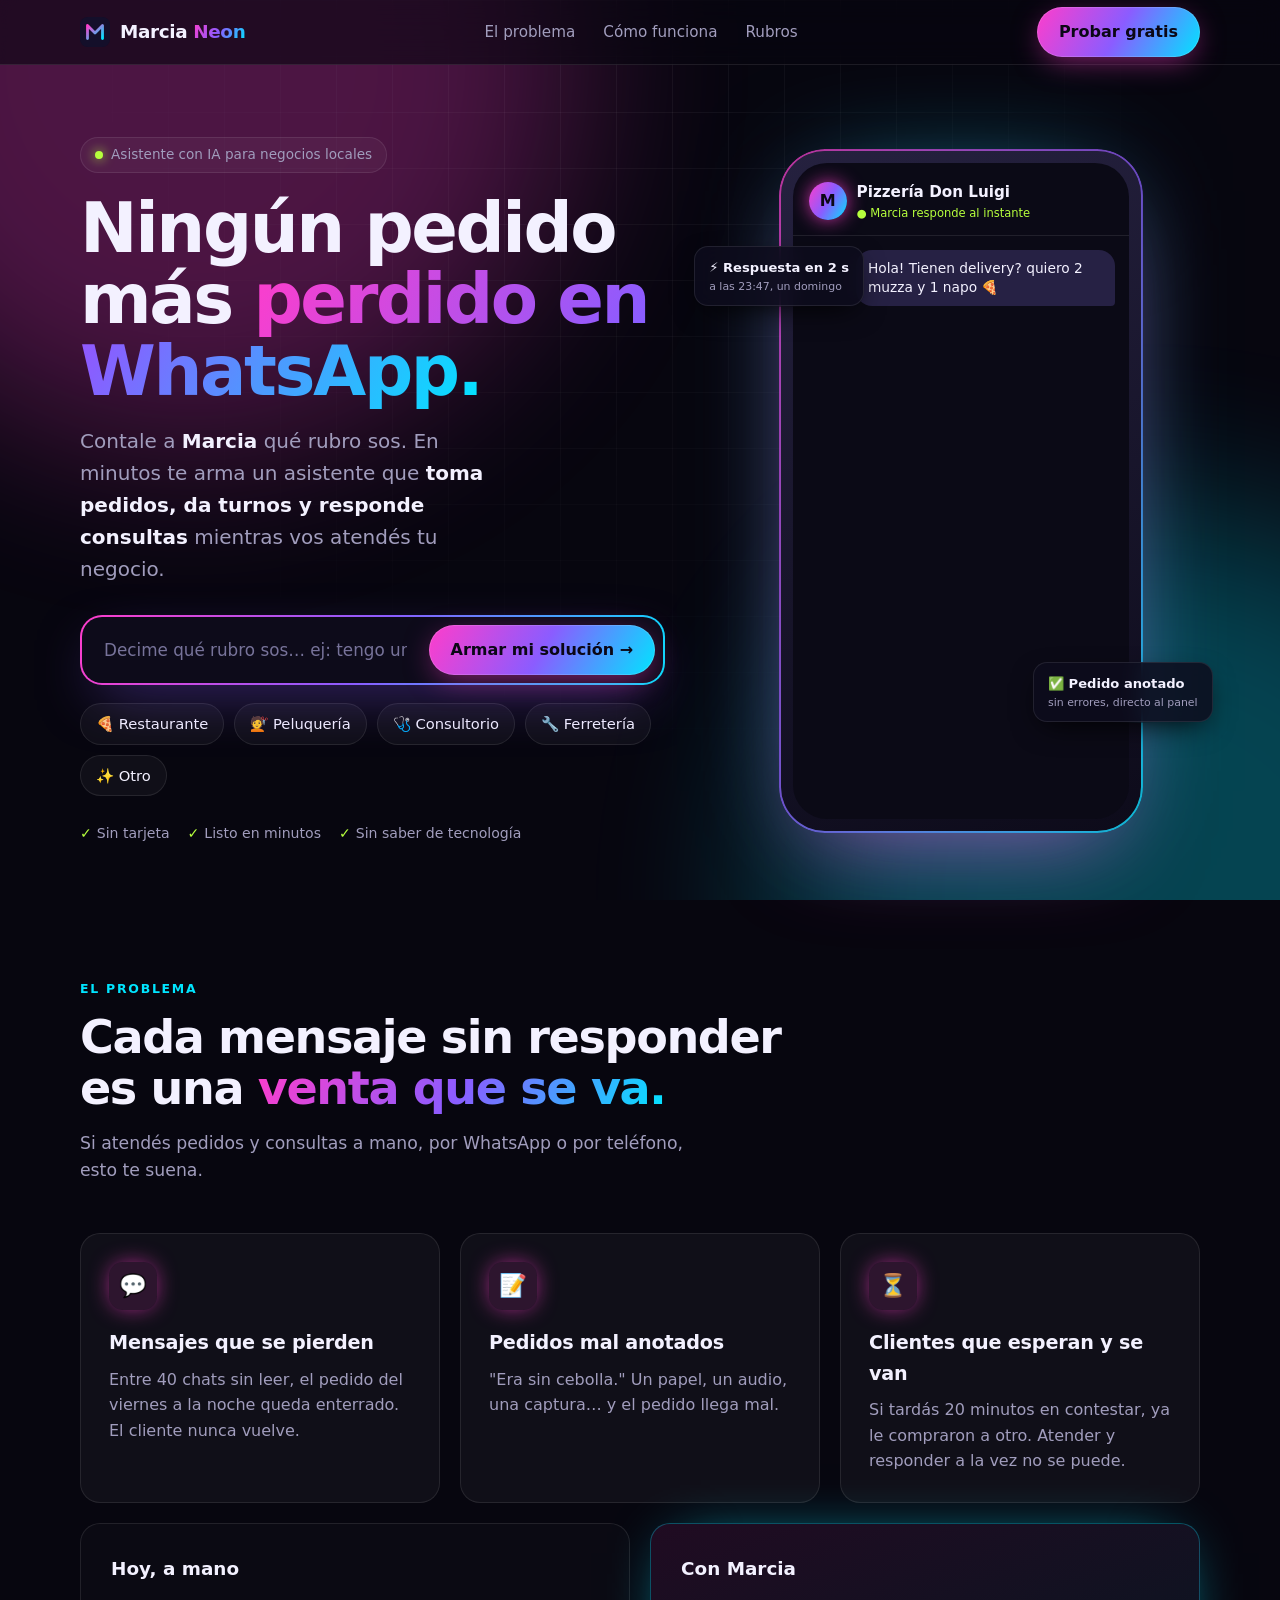
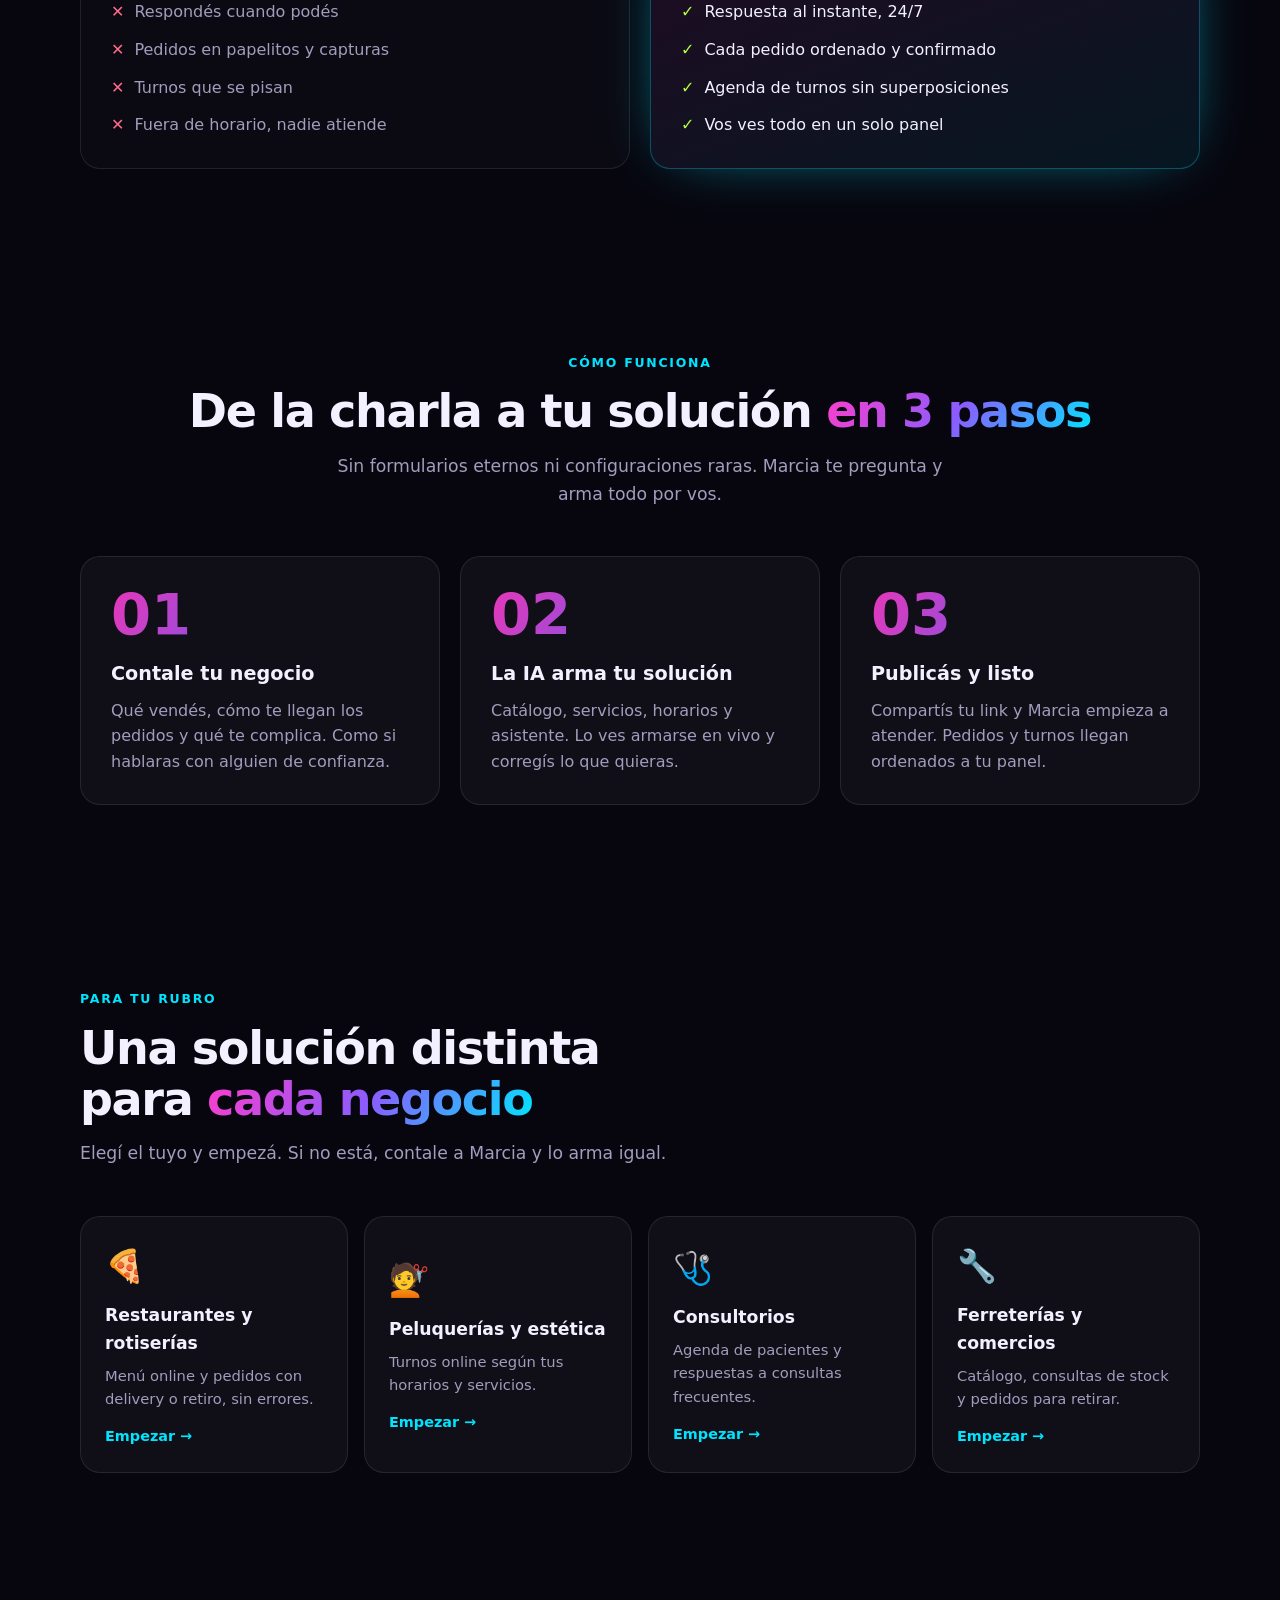
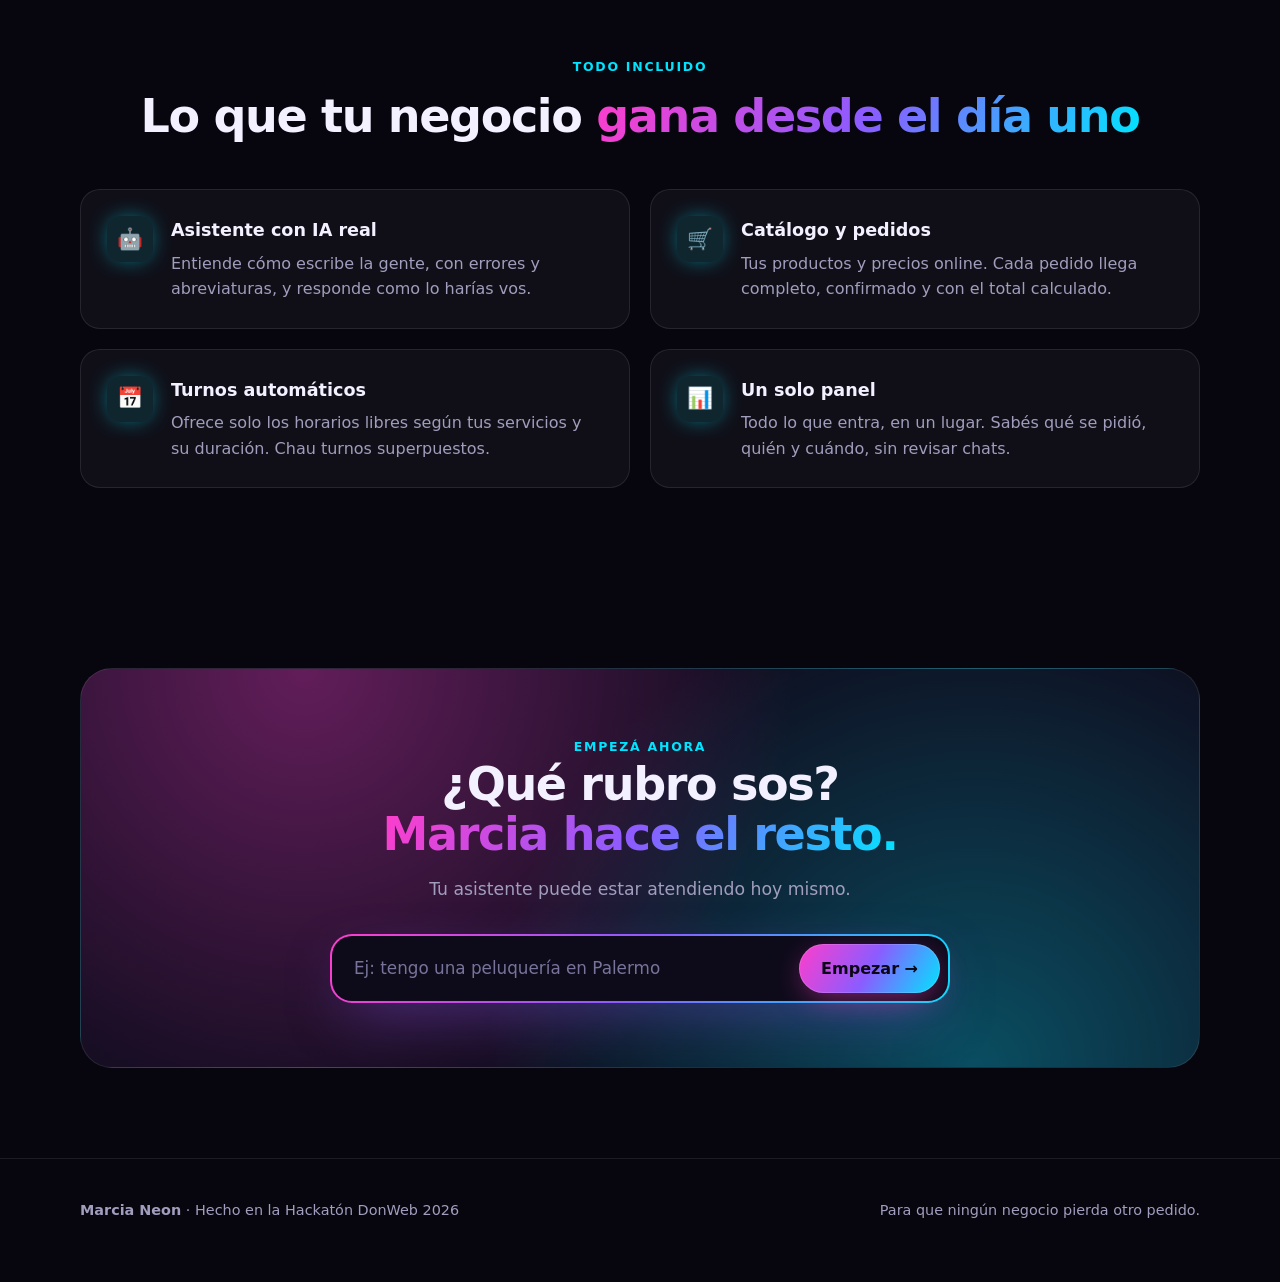
==== app/static/index.html @ ee83eb43 "feat: landing neon, backend mínimo y deploy con Caddy - Landing estática (~23 KB) con chat animado d" ====
<!doctype html>
<html lang="es">
<head>
<meta charset="utf-8">
<meta name="viewport" content="width=device-width, initial-scale=1, viewport-fit=cover">
<title>Marcia Neon · No pierdas más pedidos</title>
<meta name="description" content="Marcia arma en minutos el asistente con IA de tu negocio: toma pedidos, da turnos y responde consultas 24/7. Decile qué rubro sos y listo.">
<meta name="theme-color" content="#07060f">
<link rel="icon" href="data:image/svg+xml,%3Csvg xmlns='http://www.w3.org/2000/svg' viewBox='0 0 64 64'%3E%3Cdefs%3E%3ClinearGradient id='g' x1='0' y1='0' x2='1' y2='1'%3E%3Cstop offset='0' stop-color='%23ff3dcb'/%3E%3Cstop offset='1' stop-color='%2300e5ff'/%3E%3C/linearGradient%3E%3C/defs%3E%3Crect width='64' height='64' rx='16' fill='%2307060f'/%3E%3Cpath d='M16 46V18l16 16 16-16v28' fill='none' stroke='url(%23g)' stroke-width='6' stroke-linecap='round' stroke-linejoin='round'/%3E%3C/svg%3E">
<style>
:root{
  --bg:#07060f;--bg2:#0e0c1d;--card:rgba(255,255,255,.04);--line:rgba(255,255,255,.09);
  --text:#f3f1ff;--muted:#a19dbd;--pink:#ff3dcb;--cyan:#00e5ff;--violet:#8b5cff;--lime:#b6ff3d;
  --grad:linear-gradient(120deg,var(--pink),var(--violet) 50%,var(--cyan));
  --r:20px;--max:1160px;
}
*{box-sizing:border-box}
html{scroll-behavior:smooth;color-scheme:dark}
body{margin:0;background:var(--bg);color:var(--text);font:16px/1.6 ui-sans-serif,system-ui,-apple-system,"Segoe UI",Roboto,"Helvetica Neue",Arial,sans-serif;-webkit-font-smoothing:antialiased;overflow-x:hidden}
a{color:inherit;text-decoration:none}
.wrap{max-width:var(--max);margin:0 auto;padding-inline:20px}
.grad{background:var(--grad);-webkit-background-clip:text;background-clip:text;color:transparent}

/* fondo */
.bgfx{position:fixed;inset:0;z-index:-1;pointer-events:none;overflow:hidden}
.bgfx::before,.bgfx::after{content:"";position:absolute;width:60vmax;height:60vmax;border-radius:50%;filter:blur(90px);opacity:.28}
.bgfx::before{background:var(--pink);top:-25vmax;left:-15vmax;animation:float 18s ease-in-out infinite}
.bgfx::after{background:var(--cyan);bottom:-30vmax;right:-20vmax;animation:float 22s ease-in-out infinite reverse}
.grid-lines{position:absolute;inset:0;background-image:linear-gradient(var(--line) 1px,transparent 1px),linear-gradient(90deg,var(--line) 1px,transparent 1px);background-size:56px 56px;mask-image:radial-gradient(ellipse at 50% 0%,#000 10%,transparent 65%);opacity:.5}
@keyframes float{50%{transform:translate(6vmax,4vmax) scale(1.08)}}

/* nav */
nav{position:sticky;top:0;z-index:20;backdrop-filter:blur(14px);-webkit-backdrop-filter:blur(14px);background:rgba(7,6,15,.6);border-bottom:1px solid var(--line);padding-top:env(safe-area-inset-top,0px)}
nav .wrap{display:flex;align-items:center;justify-content:space-between;height:64px}
.logo{display:flex;align-items:center;gap:10px;font-weight:800;letter-spacing:-.02em;font-size:1.15rem}
.logo svg{width:30px;height:30px}
.logo b{font-weight:800}
nav .links{display:flex;gap:28px;color:var(--muted);font-size:.95rem}
nav .links a:hover{color:var(--text)}
.btn{display:inline-flex;align-items:center;justify-content:center;gap:8px;border:0;border-radius:999px;padding:12px 22px;font:inherit;font-weight:700;cursor:pointer;transition:transform .15s,box-shadow .2s}
.btn-neon{background:var(--grad);color:#0b0716;box-shadow:0 0 0 1px rgba(255,255,255,.15) inset,0 8px 30px -6px rgba(255,61,203,.55)}
.btn-neon:hover{transform:translateY(-2px);box-shadow:0 0 0 1px rgba(255,255,255,.25) inset,0 12px 40px -6px rgba(0,229,255,.6)}
.btn-ghost{background:var(--card);color:var(--text);border:1px solid var(--line)}
.btn-ghost:hover{border-color:rgba(255,255,255,.25)}

/* hero */
.hero{padding-block:72px 40px}
.hero .wrap{display:grid;grid-template-columns:1.1fr .9fr;gap:56px;align-items:center}
.pill{display:inline-flex;align-items:center;gap:8px;padding:6px 14px;border-radius:999px;border:1px solid var(--line);background:var(--card);color:var(--muted);font-size:.85rem}
.pill i{width:8px;height:8px;border-radius:50%;background:var(--lime);box-shadow:0 0 12px var(--lime);animation:pulse 2s infinite}
@keyframes pulse{50%{opacity:.35}}
h1{font-size:clamp(2.4rem,5.4vw,4.3rem);line-height:1.04;letter-spacing:-.035em;margin:20px 0 18px;font-weight:850}
.lead{font-size:clamp(1.05rem,1.6vw,1.25rem);color:var(--muted);max-width:34ch;margin:0 0 30px}
.lead strong{color:var(--text)}

.ask{position:relative;border-radius:22px;padding:2px;background:var(--grad);box-shadow:0 20px 60px -20px rgba(139,92,255,.6)}
.ask form{display:flex;gap:8px;background:#0d0b1a;border-radius:20px;padding:8px}
.ask input{flex:1;min-width:0;background:transparent;border:0;outline:0;color:var(--text);font:inherit;font-size:1.05rem;padding:10px 14px}
.ask input::placeholder{color:#77739a}
.chips{display:flex;flex-wrap:wrap;gap:10px;margin-top:18px}
.chip{border:1px solid var(--line);background:var(--card);color:var(--text);border-radius:999px;padding:8px 15px;font:inherit;font-size:.92rem;cursor:pointer;transition:all .15s}
.chip:hover{border-color:var(--cyan);box-shadow:0 0 18px -4px var(--cyan);transform:translateY(-1px)}
.trust{margin-top:26px;color:var(--muted);font-size:.88rem;display:flex;gap:18px;flex-wrap:wrap}
.trust span::before{content:"✓ ";color:var(--lime);font-weight:800}

/* teléfono */
.phone{position:relative;justify-self:center;width:min(360px,100%);aspect-ratio:9/17;border-radius:44px;padding:12px;background:linear-gradient(160deg,#25213f,#0d0b1a);box-shadow:0 0 0 1px var(--line),0 40px 90px -30px rgba(255,61,203,.5),0 0 120px -40px rgba(0,229,255,.6)}
.phone::after{content:"";position:absolute;inset:-2px;border-radius:46px;padding:2px;background:var(--grad);-webkit-mask:linear-gradient(#000 0 0) content-box,linear-gradient(#000 0 0);-webkit-mask-composite:xor;mask-composite:exclude;opacity:.7;pointer-events:none}
.screen{height:100%;border-radius:34px;background:#0b0a16;overflow:hidden;display:flex;flex-direction:column}
.chat-head{display:flex;align-items:center;gap:10px;padding:16px 16px 12px;border-bottom:1px solid var(--line)}
.ava{width:38px;height:38px;border-radius:50%;background:var(--grad);display:grid;place-items:center;font-weight:900;color:#0b0716;box-shadow:0 0 20px -2px var(--pink)}
.chat-head small{display:block;color:var(--lime);font-size:.72rem}
.chat-head b{font-size:.95rem}
.msgs{flex:1;padding:14px;display:flex;flex-direction:column;gap:10px;overflow:hidden;font-size:.86rem;line-height:1.4}
.m{max-width:84%;padding:9px 12px;border-radius:16px;opacity:0;transform:translateY(8px);transition:all .35s ease}
.m.show{opacity:1;transform:none}
.m.c{align-self:flex-end;background:#262144;border-bottom-right-radius:4px}
.m.a{align-self:flex-start;background:linear-gradient(135deg,rgba(255,61,203,.18),rgba(0,229,255,.14));border:1px solid rgba(255,255,255,.08);border-bottom-left-radius:4px}
.order{align-self:stretch;max-width:none;background:#121026;border:1px solid rgba(182,255,61,.35);border-radius:14px;padding:12px;box-shadow:0 0 24px -8px var(--lime)}
.order .t{display:flex;justify-content:space-between;font-weight:800;margin-bottom:6px}
.order .t em{font-style:normal;color:var(--lime);font-size:.78rem}
.order .row{display:flex;justify-content:space-between;color:var(--muted)}
.order .tot{display:flex;justify-content:space-between;border-top:1px dashed var(--line);margin-top:6px;padding-top:6px;font-weight:800}
.typing{display:inline-flex;gap:4px}
.typing i{width:6px;height:6px;border-radius:50%;background:var(--muted);animation:dot 1s infinite}
.typing i:nth-child(2){animation-delay:.15s}.typing i:nth-child(3){animation-delay:.3s}
@keyframes dot{50%{transform:translateY(-4px);opacity:.4}}
.float-tag{position:absolute;padding:10px 14px;border-radius:14px;background:rgba(14,12,29,.85);backdrop-filter:blur(10px);border:1px solid var(--line);font-size:.82rem;font-weight:700;box-shadow:0 10px 30px -10px #000;animation:bob 5s ease-in-out infinite}
.float-tag small{display:block;color:var(--muted);font-weight:500}
.ft1{top:14%;left:-24%}.ft2{bottom:16%;right:-20%;animation-delay:-2.5s}
@keyframes bob{50%{transform:translateY(-10px)}}

/* secciones */
section{padding-block:90px}
.kicker{color:var(--cyan);font-weight:700;letter-spacing:.14em;text-transform:uppercase;font-size:.78rem}
h2{font-size:clamp(1.9rem,3.6vw,3rem);line-height:1.1;letter-spacing:-.03em;margin:12px 0 16px;font-weight:820}
.sub{color:var(--muted);max-width:56ch;font-size:1.08rem;margin:0}
.head{margin-bottom:48px}
.center{text-align:center}.center .sub{margin-inline:auto}

.cards{display:grid;grid-template-columns:repeat(3,1fr);gap:20px}
.card{position:relative;padding:28px;border-radius:var(--r);background:var(--card);border:1px solid var(--line);transition:transform .2s,border-color .2s}
.card:hover{transform:translateY(-4px);border-color:rgba(255,255,255,.2)}
.card .ic{width:48px;height:48px;border-radius:14px;display:grid;place-items:center;font-size:1.4rem;margin-bottom:18px}
.card h3{margin:0 0 8px;font-size:1.2rem;letter-spacing:-.01em}
.card p{margin:0;color:var(--muted)}
.pain .ic{background:rgba(255,61,203,.12);box-shadow:0 0 24px -6px var(--pink)}

/* antes / después */
.vs{display:grid;grid-template-columns:1fr 1fr;gap:20px;margin-top:20px}
.vs > div{padding:30px;border-radius:var(--r);border:1px solid var(--line)}
.before{background:rgba(255,255,255,.02)}
.after{background:linear-gradient(160deg,rgba(255,61,203,.1),rgba(0,229,255,.08));border-color:rgba(0,229,255,.3)!important;box-shadow:0 0 60px -30px var(--cyan)}
.vs h3{margin:0 0 16px;font-size:1.15rem}
.vs ul{list-style:none;margin:0;padding:0;display:grid;gap:12px}
.vs li{display:flex;gap:10px;color:var(--muted)}
.before li::before{content:"✕";color:#ff6b8b;font-weight:900}
.after li{color:var(--text)}
.after li::before{content:"✓";color:var(--lime);font-weight:900}

/* pasos */
.steps{display:grid;grid-template-columns:repeat(3,1fr);gap:20px;counter-reset:s}
.step{padding:30px;border-radius:var(--r);background:var(--card);border:1px solid var(--line);position:relative;overflow:hidden}
.step::before{counter-increment:s;content:"0" counter(s);font-size:3.6rem;font-weight:900;line-height:1;background:var(--grad);-webkit-background-clip:text;background-clip:text;color:transparent;opacity:.9;display:block;margin-bottom:14px}
.step h3{margin:0 0 8px;font-size:1.2rem}
.step p{margin:0;color:var(--muted)}

/* rubros */
.rubros{display:grid;grid-template-columns:repeat(4,1fr);gap:16px}
.rubro{text-align:left;padding:24px;border-radius:var(--r);background:var(--card);border:1px solid var(--line);color:var(--text);font:inherit;cursor:pointer;transition:all .2s}
.rubro:hover{border-color:var(--pink);box-shadow:0 0 40px -16px var(--pink);transform:translateY(-4px)}
.rubro .e{font-size:2rem}
.rubro h3{margin:10px 0 6px;font-size:1.08rem}
.rubro p{margin:0;color:var(--muted);font-size:.92rem}
.rubro .go{display:inline-block;margin-top:14px;color:var(--cyan);font-weight:700;font-size:.9rem}

/* features */
.feats{display:grid;grid-template-columns:repeat(2,1fr);gap:20px}
.feat{display:flex;gap:18px;padding:26px;border-radius:var(--r);background:var(--card);border:1px solid var(--line)}
.feat .ic{flex:none;width:46px;height:46px;border-radius:14px;display:grid;place-items:center;background:rgba(0,229,255,.1);box-shadow:0 0 24px -8px var(--cyan);font-size:1.3rem}
.feat h3{margin:0 0 6px;font-size:1.1rem}
.feat p{margin:0;color:var(--muted)}

/* cta */
.cta{position:relative;padding:64px 40px;border-radius:32px;text-align:center;overflow:hidden;background:radial-gradient(circle at 20% 0%,rgba(255,61,203,.35),transparent 50%),radial-gradient(circle at 80% 100%,rgba(0,229,255,.3),transparent 50%),#0e0c1d;border:1px solid var(--line)}
.cta h2{margin-top:0}
.cta .ask{max-width:620px;margin:30px auto 0;text-align:left}

footer{padding-block:40px 60px;color:var(--muted);font-size:.9rem;border-top:1px solid var(--line)}
footer .wrap{display:flex;justify-content:space-between;gap:20px;flex-wrap:wrap}

.reveal{opacity:0;transform:translateY(24px);transition:opacity .7s ease,transform .7s ease}
.reveal.in{opacity:1;transform:none}

@media (max-width:960px){
  .hero .wrap{grid-template-columns:1fr;gap:56px}
  .lead{max-width:none}
  .ft1{left:-4%}.ft2{right:-4%}
  .cards,.steps{grid-template-columns:1fr}
  .rubros{grid-template-columns:repeat(2,1fr)}
  .feats,.vs{grid-template-columns:1fr}
  nav .links{display:none}
}
@media (max-width:520px){
  .hero{padding-top:44px}
  .ask form{flex-direction:column}
  .ask .btn{width:100%}
  .rubros{grid-template-columns:1fr}
  section{padding-block:64px}
  .cta{padding:44px 20px}
  .float-tag{display:none}
}
@media (prefers-reduced-motion:reduce){
  *,*::before,*::after{animation:none!important;transition:none!important}
  .reveal,.m{opacity:1;transform:none}
}
</style>
</head>
<body>
<div class="bgfx" aria-hidden="true"><div class="grid-lines"></div></div>

<nav>
  <div class="wrap">
    <a class="logo" href="#">
      <svg viewBox="0 0 64 64" aria-hidden="true"><defs><linearGradient id="lg" x1="0" y1="0" x2="1" y2="1"><stop offset="0" stop-color="#ff3dcb"/><stop offset="1" stop-color="#00e5ff"/></linearGradient></defs><rect width="64" height="64" rx="16" fill="#140f2a"/><path d="M16 46V18l16 16 16-16v28" fill="none" stroke="url(#lg)" stroke-width="6" stroke-linecap="round" stroke-linejoin="round"/></svg>
      <span>Marcia <b class="grad">Neon</b></span>
    </a>
    <div class="links">
      <a href="#problema">El problema</a>
      <a href="#como">Cómo funciona</a>
      <a href="#rubros">Rubros</a>
    </div>
    <a class="btn btn-neon" href="#empezar">Probar gratis</a>
  </div>
</nav>

<header class="hero" id="empezar">
  <div class="wrap">
    <div>
      <span class="pill"><i></i>Asistente con IA para negocios locales</span>
      <h1>Ningún pedido<br>más <span class="grad">perdido en WhatsApp.</span></h1>
      <p class="lead">Contale a <strong>Marcia</strong> qué rubro sos. En minutos te arma un asistente que <strong>toma pedidos, da turnos y responde consultas</strong> mientras vos atendés tu negocio.</p>

      <div class="ask">
        <form data-ask>
          <input name="q" autocomplete="off" maxlength="200" placeholder="Decime qué rubro sos… ej: tengo una pizzería" aria-label="¿Qué rubro sos?">
          <button class="btn btn-neon" type="submit">Armar mi solución →</button>
        </form>
      </div>
      <div class="chips" role="group" aria-label="Elegí tu rubro">
        <button class="chip" data-rubro="restaurante">🍕 Restaurante</button>
        <button class="chip" data-rubro="peluqueria">💇 Peluquería</button>
        <button class="chip" data-rubro="consultorio">🩺 Consultorio</button>
        <button class="chip" data-rubro="ferreteria">🔧 Ferretería</button>
        <button class="chip" data-rubro="otro">✨ Otro</button>
      </div>
      <div class="trust"><span>Sin tarjeta</span><span>Listo en minutos</span><span>Sin saber de tecnología</span></div>
    </div>

    <div style="position:relative;justify-self:center;width:min(360px,100%)">
      <div class="phone" aria-hidden="true">
        <div class="screen">
          <div class="chat-head">
            <div class="ava">M</div>
            <div><b>Pizzería Don Luigi</b><small>● Marcia responde al instante</small></div>
          </div>
          <div class="msgs" id="demo"></div>
        </div>
      </div>
      <div class="float-tag ft1" aria-hidden="true">⚡ Respuesta en 2 s<small>a las 23:47, un domingo</small></div>
      <div class="float-tag ft2" aria-hidden="true">✅ Pedido anotado<small>sin errores, directo al panel</small></div>
    </div>
  </div>
</header>

<section id="problema">
  <div class="wrap">
    <div class="head reveal">
      <span class="kicker">El problema</span>
      <h2>Cada mensaje sin responder<br>es una <span class="grad">venta que se va.</span></h2>
      <p class="sub">Si atendés pedidos y consultas a mano, por WhatsApp o por teléfono, esto te suena.</p>
    </div>
    <div class="cards">
      <div class="card pain reveal"><div class="ic">💬</div><h3>Mensajes que se pierden</h3><p>Entre 40 chats sin leer, el pedido del viernes a la noche queda enterrado. El cliente nunca vuelve.</p></div>
      <div class="card pain reveal"><div class="ic">📝</div><h3>Pedidos mal anotados</h3><p>"Era sin cebolla." Un papel, un audio, una captura… y el pedido llega mal.</p></div>
      <div class="card pain reveal"><div class="ic">⏳</div><h3>Clientes que esperan y se van</h3><p>Si tardás 20 minutos en contestar, ya le compraron a otro. Atender y responder a la vez no se puede.</p></div>
    </div>
    <div class="vs reveal">
      <div class="before"><h3>Hoy, a mano</h3><ul><li>Respondés cuando podés</li><li>Pedidos en papelitos y capturas</li><li>Turnos que se pisan</li><li>Fuera de horario, nadie atiende</li></ul></div>
      <div class="after"><h3>Con Marcia</h3><ul><li>Respuesta al instante, 24/7</li><li>Cada pedido ordenado y confirmado</li><li>Agenda de turnos sin superposiciones</li><li>Vos ves todo en un solo panel</li></ul></div>
    </div>
  </div>
</section>

<section id="como">
  <div class="wrap">
    <div class="head center reveal">
      <span class="kicker">Cómo funciona</span>
      <h2>De la charla a tu solución <span class="grad">en 3 pasos</span></h2>
      <p class="sub">Sin formularios eternos ni configuraciones raras. Marcia te pregunta y arma todo por vos.</p>
    </div>
    <div class="steps">
      <div class="step reveal"><h3>Contale tu negocio</h3><p>Qué vendés, cómo te llegan los pedidos y qué te complica. Como si hablaras con alguien de confianza.</p></div>
      <div class="step reveal"><h3>La IA arma tu solución</h3><p>Catálogo, servicios, horarios y asistente. Lo ves armarse en vivo y corregís lo que quieras.</p></div>
      <div class="step reveal"><h3>Publicás y listo</h3><p>Compartís tu link y Marcia empieza a atender. Pedidos y turnos llegan ordenados a tu panel.</p></div>
    </div>
  </div>
</section>

<section id="rubros">
  <div class="wrap">
    <div class="head reveal">
      <span class="kicker">Para tu rubro</span>
      <h2>Una solución distinta<br>para <span class="grad">cada negocio</span></h2>
      <p class="sub">Elegí el tuyo y empezá. Si no está, contale a Marcia y lo arma igual.</p>
    </div>
    <div class="rubros">
      <button class="rubro reveal" data-rubro="restaurante"><div class="e">🍕</div><h3>Restaurantes y rotiserías</h3><p>Menú online y pedidos con delivery o retiro, sin errores.</p><span class="go">Empezar →</span></button>
      <button class="rubro reveal" data-rubro="peluqueria"><div class="e">💇</div><h3>Peluquerías y estética</h3><p>Turnos online según tus horarios y servicios.</p><span class="go">Empezar →</span></button>
      <button class="rubro reveal" data-rubro="consultorio"><div class="e">🩺</div><h3>Consultorios</h3><p>Agenda de pacientes y respuestas a consultas frecuentes.</p><span class="go">Empezar →</span></button>
      <button class="rubro reveal" data-rubro="ferreteria"><div class="e">🔧</div><h3>Ferreterías y comercios</h3><p>Catálogo, consultas de stock y pedidos para retirar.</p><span class="go">Empezar →</span></button>
    </div>
  </div>
</section>

<section>
  <div class="wrap">
    <div class="head center reveal">
      <span class="kicker">Todo incluido</span>
      <h2>Lo que tu negocio <span class="grad">gana desde el día uno</span></h2>
    </div>
    <div class="feats">
      <div class="feat reveal"><div class="ic">🤖</div><div><h3>Asistente con IA real</h3><p>Entiende cómo escribe la gente, con errores y abreviaturas, y responde como lo harías vos.</p></div></div>
      <div class="feat reveal"><div class="ic">🛒</div><div><h3>Catálogo y pedidos</h3><p>Tus productos y precios online. Cada pedido llega completo, confirmado y con el total calculado.</p></div></div>
      <div class="feat reveal"><div class="ic">📅</div><div><h3>Turnos automáticos</h3><p>Ofrece solo los horarios libres según tus servicios y su duración. Chau turnos superpuestos.</p></div></div>
      <div class="feat reveal"><div class="ic">📊</div><div><h3>Un solo panel</h3><p>Todo lo que entra, en un lugar. Sabés qué se pidió, quién y cuándo, sin revisar chats.</p></div></div>
    </div>
  </div>
</section>

<section>
  <div class="wrap">
    <div class="cta reveal">
      <span class="kicker">Empezá ahora</span>
      <h2>¿Qué rubro sos?<br><span class="grad">Marcia hace el resto.</span></h2>
      <p class="sub" style="margin-inline:auto">Tu asistente puede estar atendiendo hoy mismo.</p>
      <div class="ask">
        <form data-ask>
          <input name="q" autocomplete="off" maxlength="200" placeholder="Ej: tengo una peluquería en Palermo" aria-label="¿Qué rubro sos?">
          <button class="btn btn-neon" type="submit">Empezar →</button>
        </form>
      </div>
    </div>
  </div>
</section>

<footer>
  <div class="wrap">
    <span><b>Marcia Neon</b> · Hecho en la Hackatón DonWeb 2026</span>
    <span>Para que ningún negocio pierda otro pedido.</span>
  </div>
</footer>

<script>
(()=>{
  const go=(rubro,msg)=>{
    const p=new URLSearchParams();
    if(rubro)p.set('rubro',rubro);
    if(msg)p.set('msg',msg.slice(0,200));
    location.href='/crear?'+p.toString();
  };
  document.querySelectorAll('[data-ask]').forEach(f=>f.addEventListener('submit',e=>{
    e.preventDefault();const v=f.q.value.trim();
    if(!v){f.q.focus();return}
    go('',v);
  }));
  document.querySelectorAll('[data-rubro]').forEach(b=>b.addEventListener('click',()=>go(b.dataset.rubro,'')));

  // revelado al hacer scroll
  const io=new IntersectionObserver(es=>es.forEach(e=>{if(e.isIntersecting){e.target.classList.add('in');io.unobserve(e.target)}}),{threshold:.12});
  document.querySelectorAll('.reveal').forEach(el=>io.observe(el));

  // chat de demostración
  const box=document.getElementById('demo');
  const script=[
    ['c','Hola! Tienen delivery? quiero 2 muzza y 1 napo 🍕'],
    ['a','¡Hola! Sí, hacemos delivery 🙌 Te anoto:<br>• 2 Muzzarella<br>• 1 Napolitana<br>¿A qué dirección te lo mandamos?'],
    ['c','Av. Corrientes 1234, 3B. Sin aceitunas la napo porfa'],
    ['a','¡Perfecto! Napolitana sin aceitunas ✅ ¿Pagás en efectivo o transferencia?'],
    ['c','Transferencia'],
    ['o','']
  ];
  const sleep=ms=>new Promise(r=>setTimeout(r,ms));
  const add=(cls,html)=>{const d=document.createElement('div');d.className='m '+cls;d.innerHTML=html;box.appendChild(d);requestAnimationFrame(()=>requestAnimationFrame(()=>d.classList.add('show')));return d};
  const orderHTML='<div class="t">Pedido #128 <em>● CONFIRMADO</em></div><div class="row"><span>2× Muzzarella</span><span>$16.000</span></div><div class="row"><span>1× Napolitana (sin aceitunas)</span><span>$9.500</span></div><div class="row"><span>Envío</span><span>$1.500</span></div><div class="tot"><span>Total</span><span>$27.000</span></div>';
  async function run(){
    for(;;){
      box.innerHTML='';
      for(const [who,txt] of script){
        if(who==='a'||who==='o'){const t=add('a','<span class="typing"><i></i><i></i><i></i></span>');await sleep(900);t.remove()}
        if(who==='o')add('order',orderHTML);else add(who,txt);
        await sleep(who==='c'?1100:1500);
      }
      await sleep(4000);
    }
  }
  if(matchMedia('(prefers-reduced-motion: reduce)').matches){script.forEach(([w,t])=>w==='o'?add('order show',orderHTML):add(w+' show',t))}else run();
})();
</script>
</body>
</html>
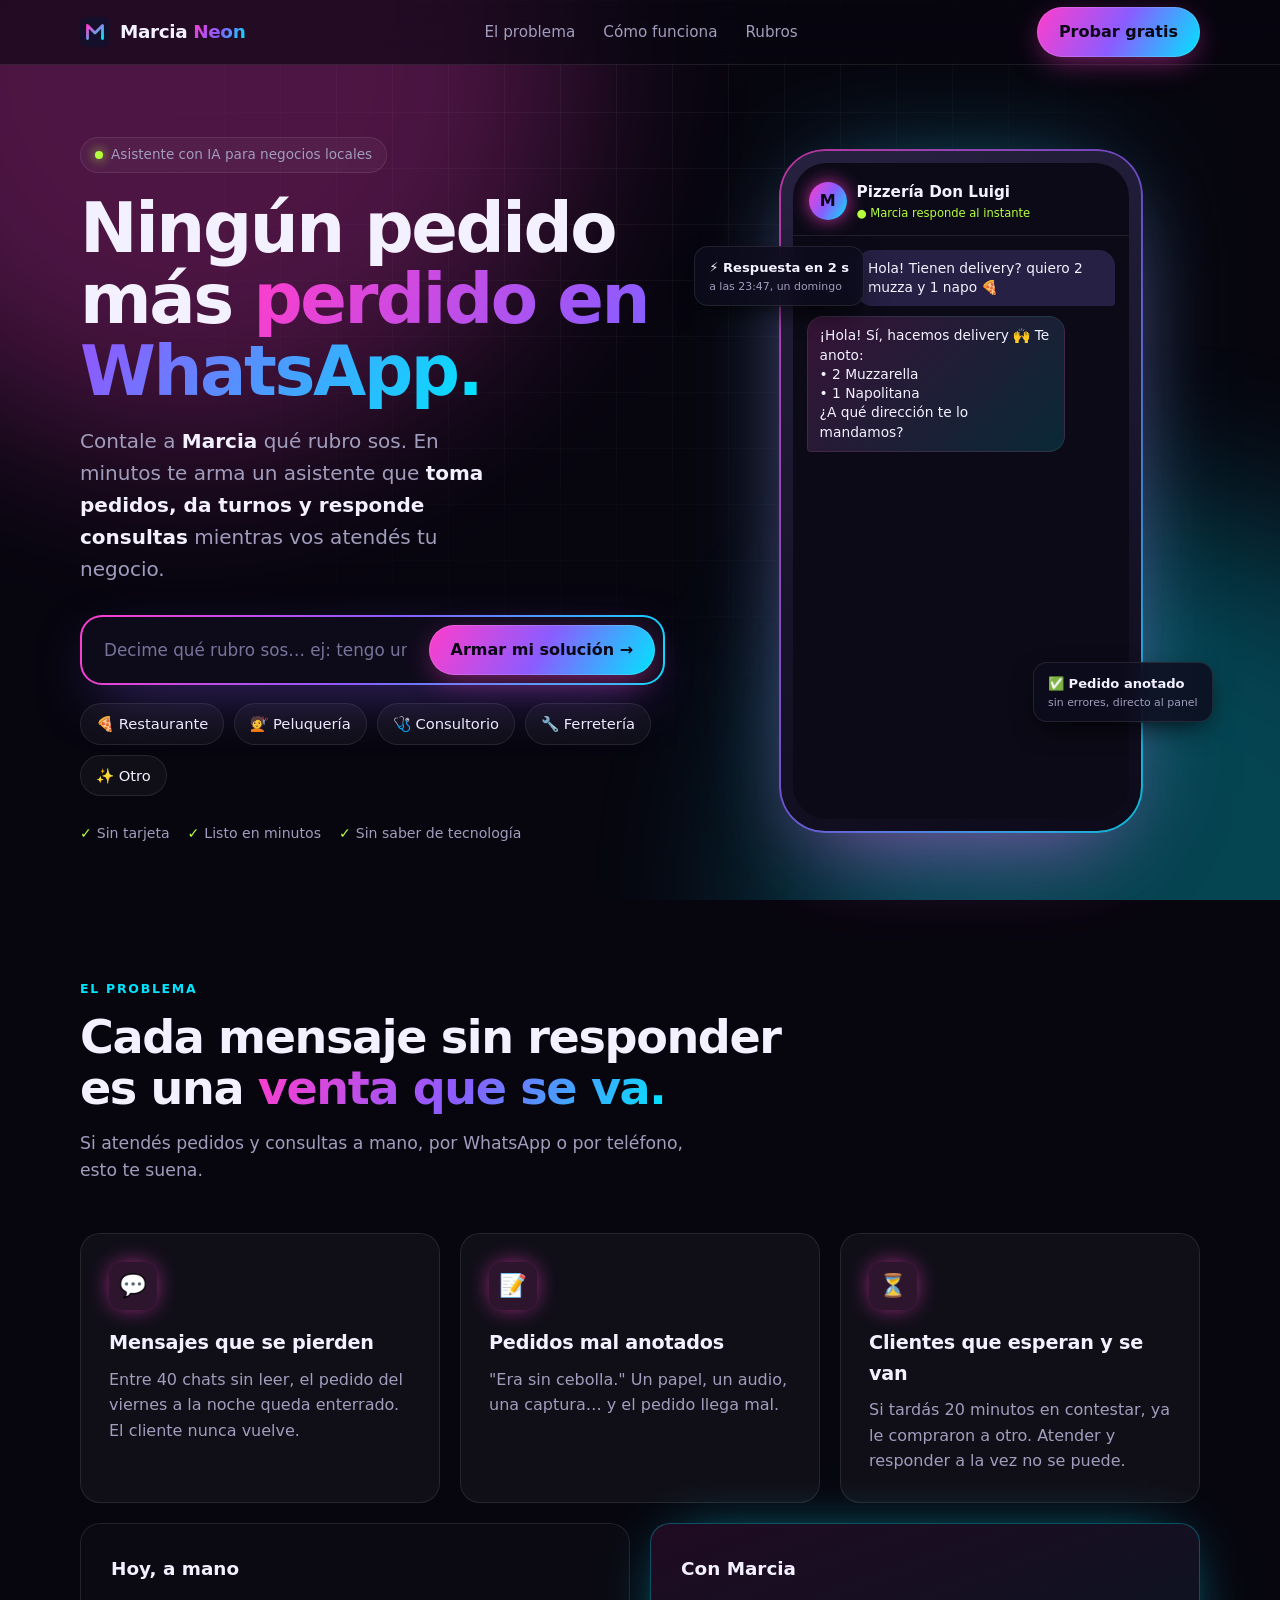
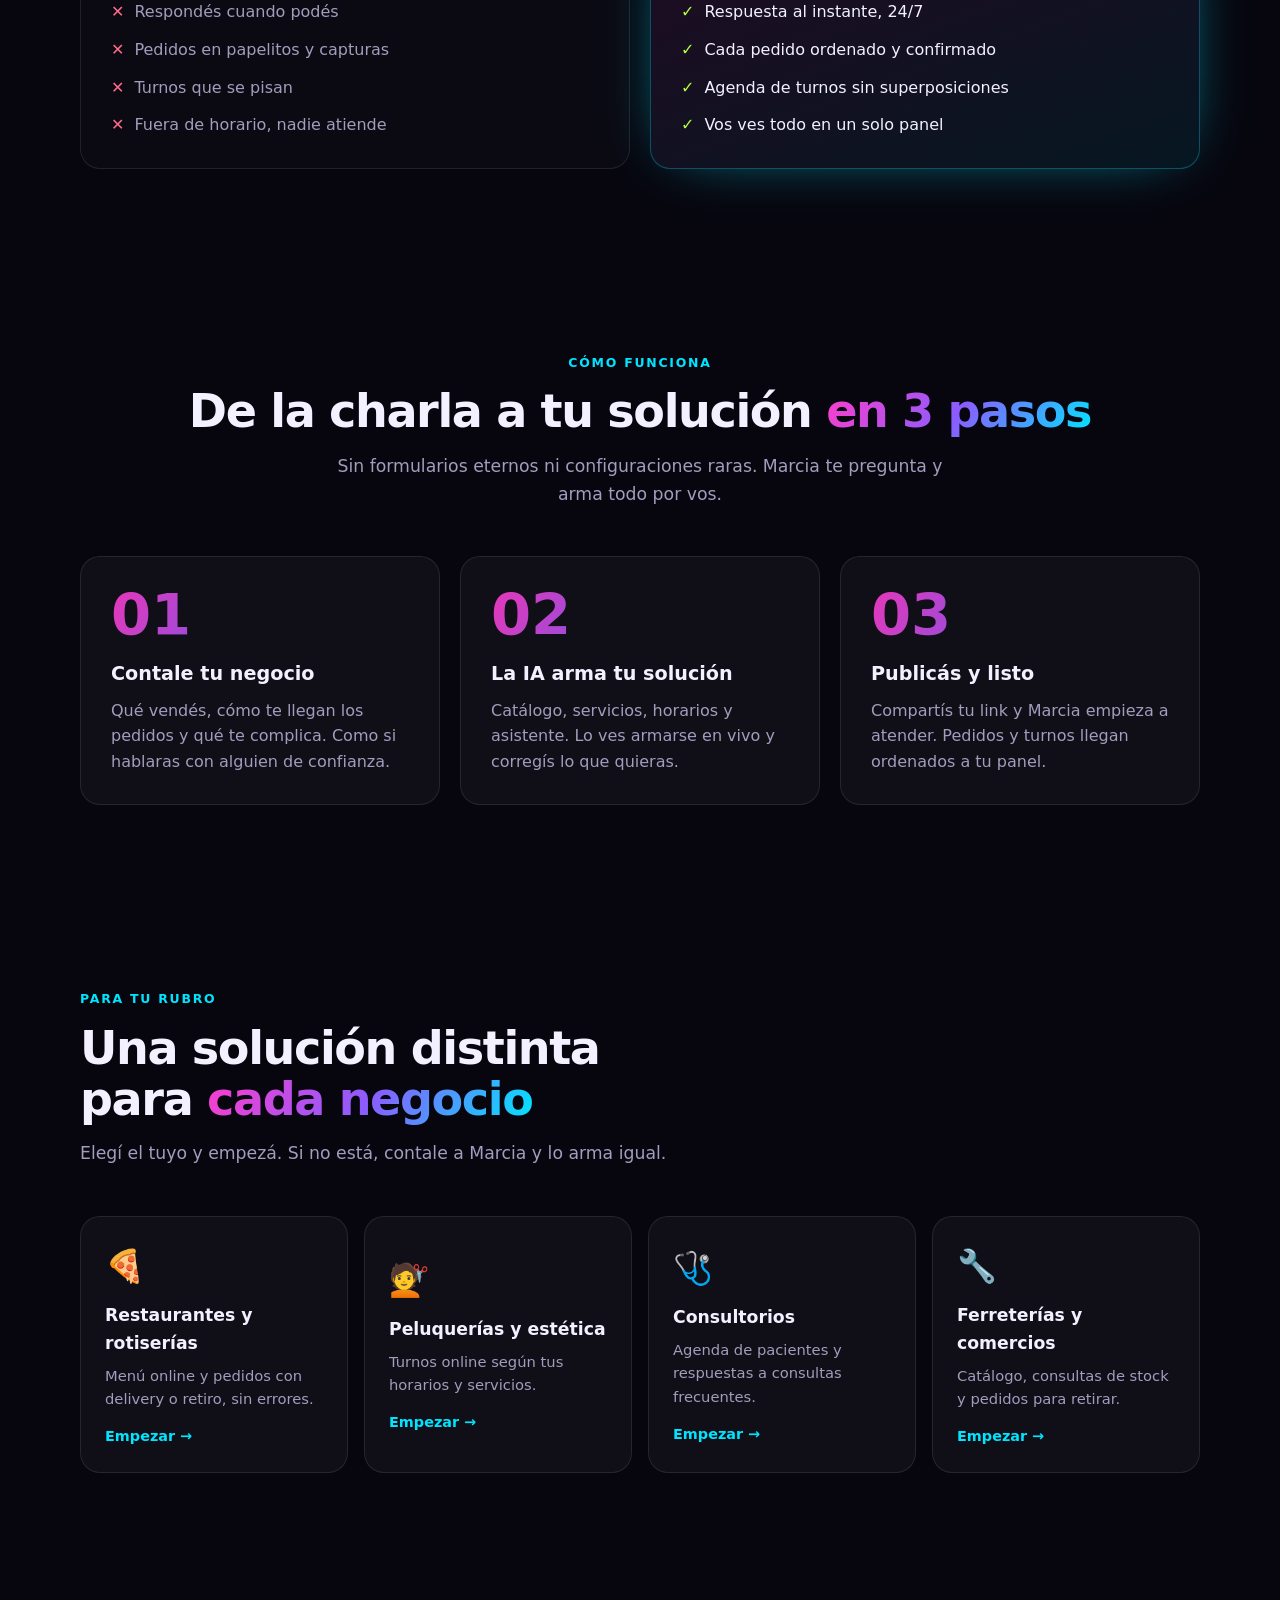
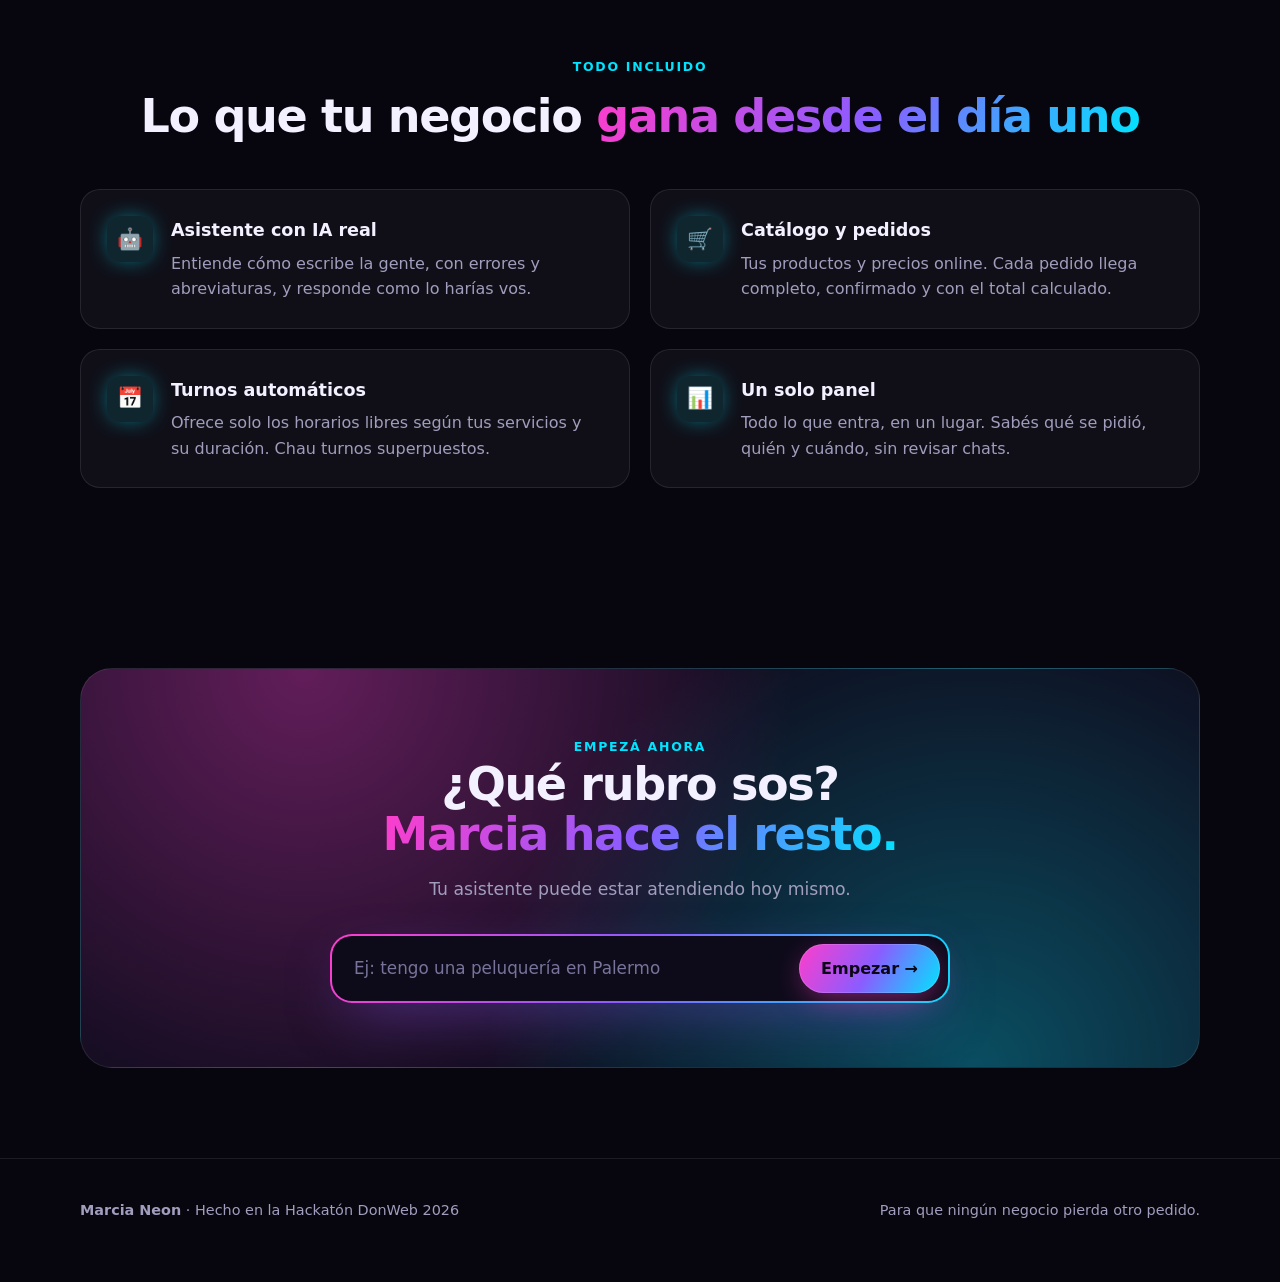
==== commit 7bbfc67c: "feat: mobile nativo en todo el sistema + PWA por tienda - Inputs 16px, áreas táctiles 44px, safe are" ====
--- a/app/static/index.html
+++ b/app/static/index.html
@@ -6,6 +6,7 @@
 <title>Marcia Neon · No pierdas más pedidos</title>
 <meta name="description" content="Marcia arma en minutos el asistente con IA de tu negocio: toma pedidos, da turnos y responde consultas 24/7. Decile qué rubro sos y listo.">
 <meta name="theme-color" content="#07060f">
+<link rel="manifest" href="/static/manifest.webmanifest"><meta name="apple-mobile-web-app-capable" content="yes"><link rel="apple-touch-icon" href="/static/icon.svg">
 <link rel="icon" href="data:image/svg+xml,%3Csvg xmlns='http://www.w3.org/2000/svg' viewBox='0 0 64 64'%3E%3Cdefs%3E%3ClinearGradient id='g' x1='0' y1='0' x2='1' y2='1'%3E%3Cstop offset='0' stop-color='%23ff3dcb'/%3E%3Cstop offset='1' stop-color='%2300e5ff'/%3E%3C/linearGradient%3E%3C/defs%3E%3Crect width='64' height='64' rx='16' fill='%2307060f'/%3E%3Cpath d='M16 46V18l16 16 16-16v28' fill='none' stroke='url(%23g)' stroke-width='6' stroke-linecap='round' stroke-linejoin='round'/%3E%3C/svg%3E">
 <style>
 :root{
@@ -16,7 +17,7 @@
 }
 *{box-sizing:border-box}
 html{scroll-behavior:smooth;color-scheme:dark}
-body{margin:0;background:var(--bg);color:var(--text);font:16px/1.6 ui-sans-serif,system-ui,-apple-system,"Segoe UI",Roboto,"Helvetica Neue",Arial,sans-serif;-webkit-font-smoothing:antialiased;overflow-x:hidden}
+body{margin:0;-webkit-text-size-adjust:100%;-webkit-tap-highlight-color:transparent;background:var(--bg);color:var(--text);font:16px/1.6 ui-sans-serif,system-ui,-apple-system,"Segoe UI",Roboto,"Helvetica Neue",Arial,sans-serif;-webkit-font-smoothing:antialiased;overflow-x:hidden}
 a{color:inherit;text-decoration:none}
 .wrap{max-width:var(--max);margin:0 auto;padding-inline:20px}
 .grad{background:var(--grad);-webkit-background-clip:text;background-clip:text;color:transparent}
@@ -55,10 +56,10 @@
 
 .ask{position:relative;border-radius:22px;padding:2px;background:var(--grad);box-shadow:0 20px 60px -20px rgba(139,92,255,.6)}
 .ask form{display:flex;gap:8px;background:#0d0b1a;border-radius:20px;padding:8px}
-.ask input{flex:1;min-width:0;background:transparent;border:0;outline:0;color:var(--text);font:inherit;font-size:1.05rem;padding:10px 14px}
+.ask input{flex:1;min-width:0;background:transparent;border:0;outline:0;color:var(--text);font:inherit;font-size:max(16px,1.05rem);padding:10px 14px}
 .ask input::placeholder{color:#77739a}
 .chips{display:flex;flex-wrap:wrap;gap:10px;margin-top:18px}
-.chip{border:1px solid var(--line);background:var(--card);color:var(--text);border-radius:999px;padding:8px 15px;font:inherit;font-size:.92rem;cursor:pointer;transition:all .15s}
+.chip{min-height:40px;border:1px solid var(--line);background:var(--card);color:var(--text);border-radius:999px;padding:8px 15px;font:inherit;font-size:.92rem;cursor:pointer;transition:all .15s}
 .chip:hover{border-color:var(--cyan);box-shadow:0 0 18px -4px var(--cyan);transform:translateY(-1px)}
 .trust{margin-top:26px;color:var(--muted);font-size:.88rem;display:flex;gap:18px;flex-wrap:wrap}
 .trust span::before{content:"✓ ";color:var(--lime);font-weight:800}
@@ -162,7 +163,11 @@
   nav .links{display:none}
 }
 @media (max-width:520px){
-  .hero{padding-top:44px}
+  .hero{padding-top:36px}
+  nav .btn{padding:9px 14px;font-size:.88rem}
+  .phone{width:min(300px,100%)}
+  .card,.step,.feat,.vs > div{padding:22px}
+  .chips{gap:8px}
   .ask form{flex-direction:column}
   .ask .btn{width:100%}
   .rubros{grid-template-columns:1fr}
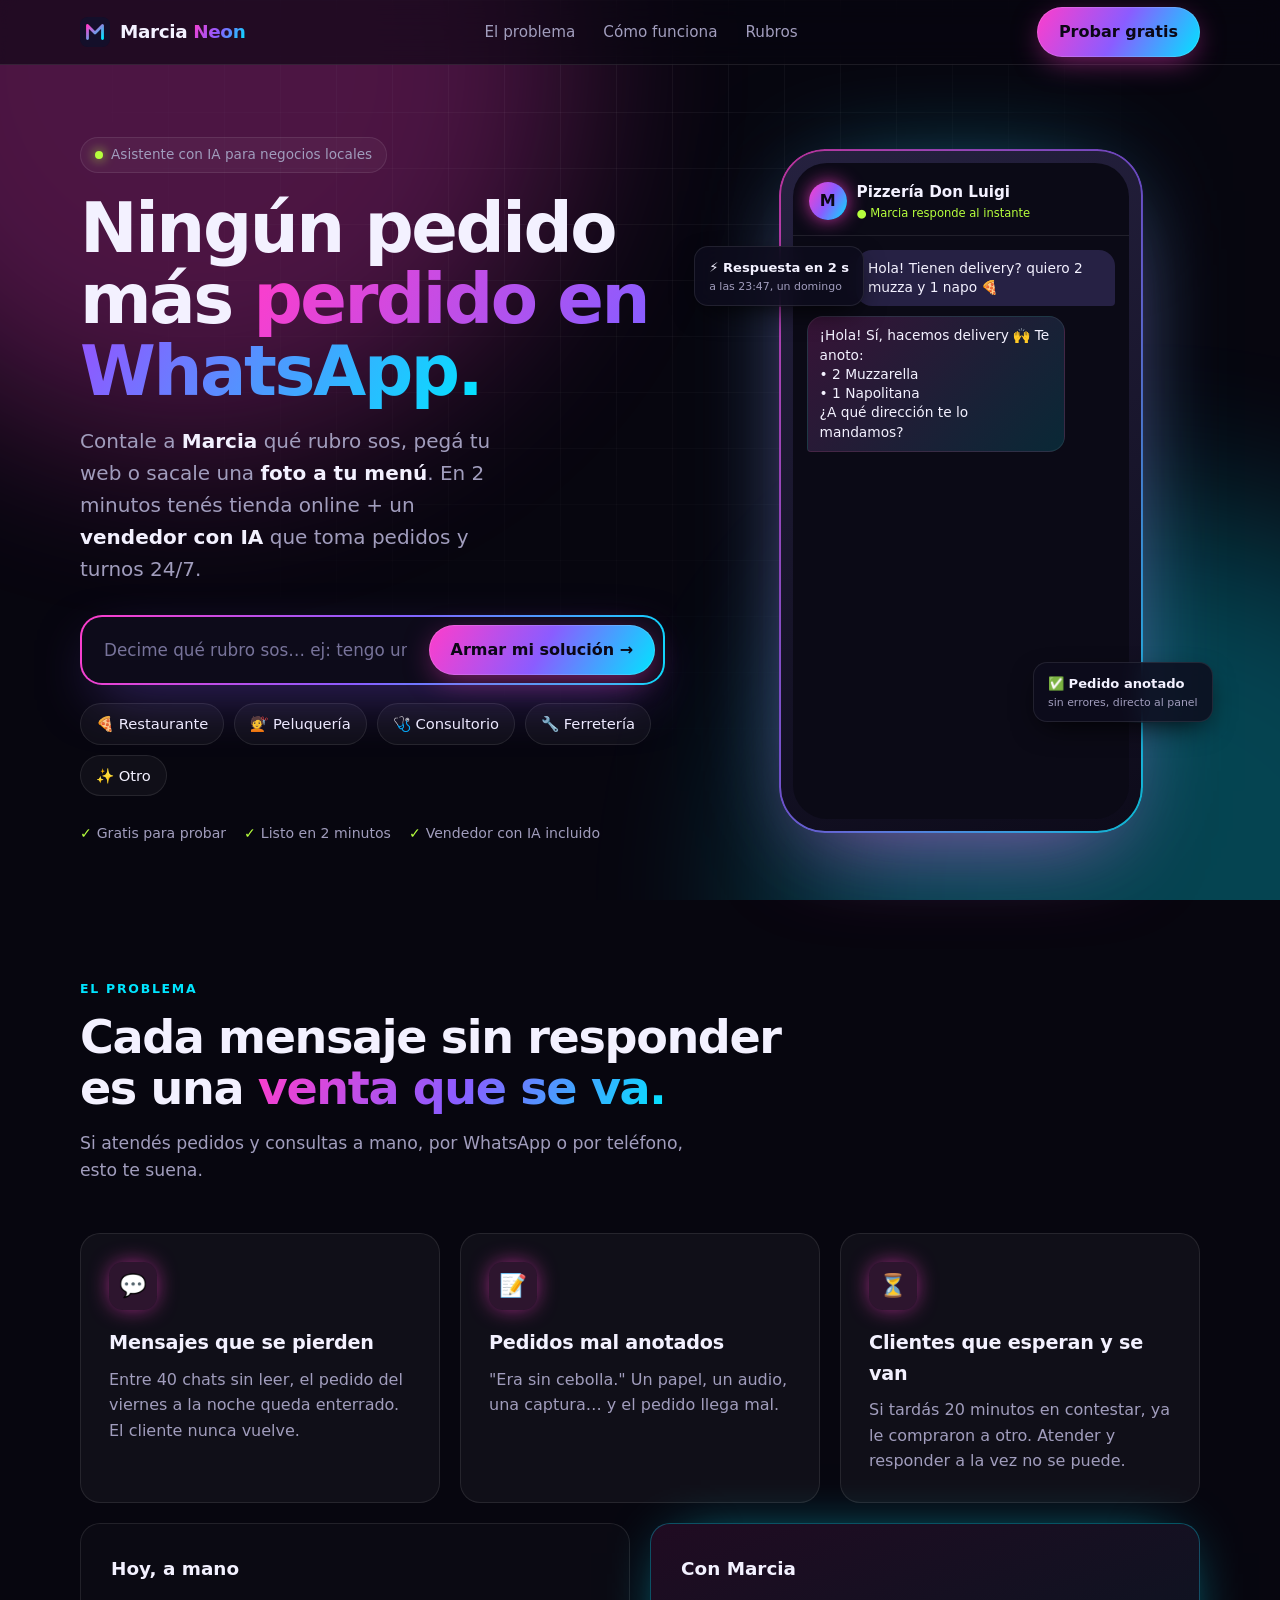
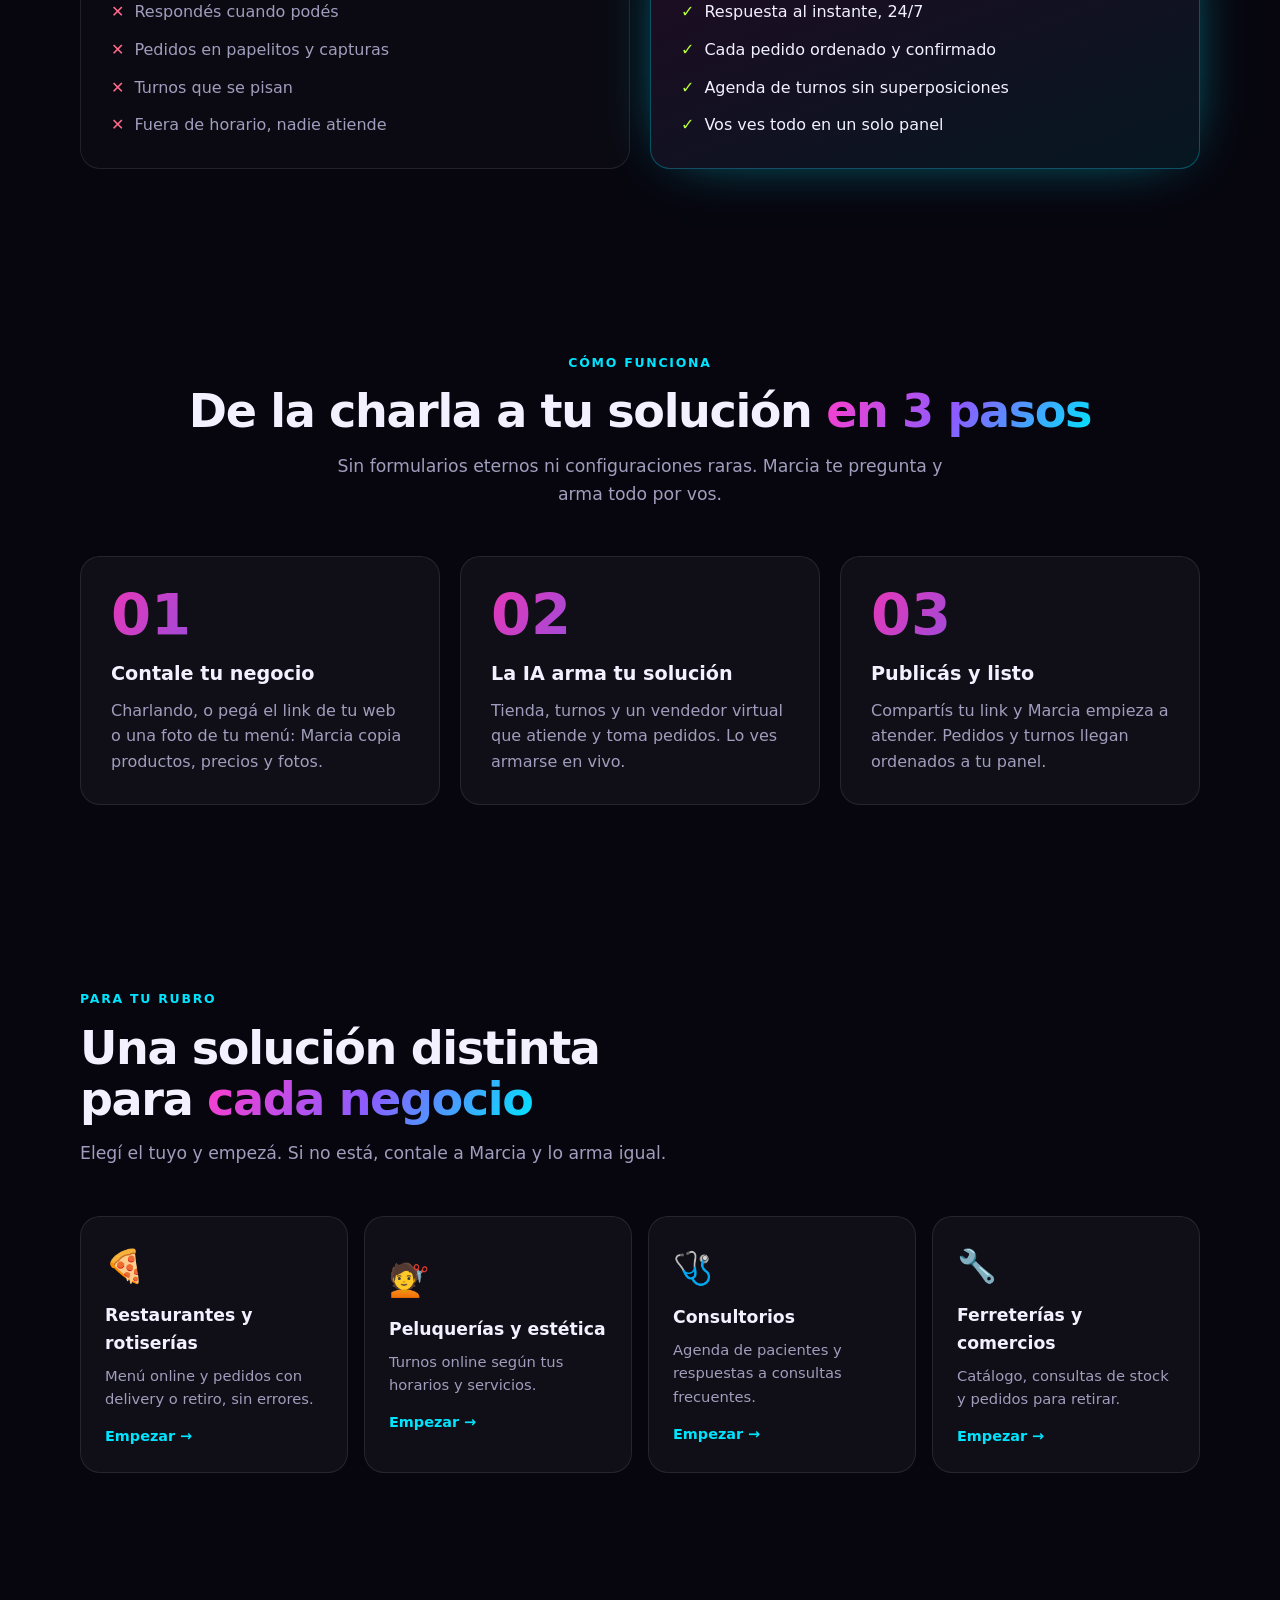
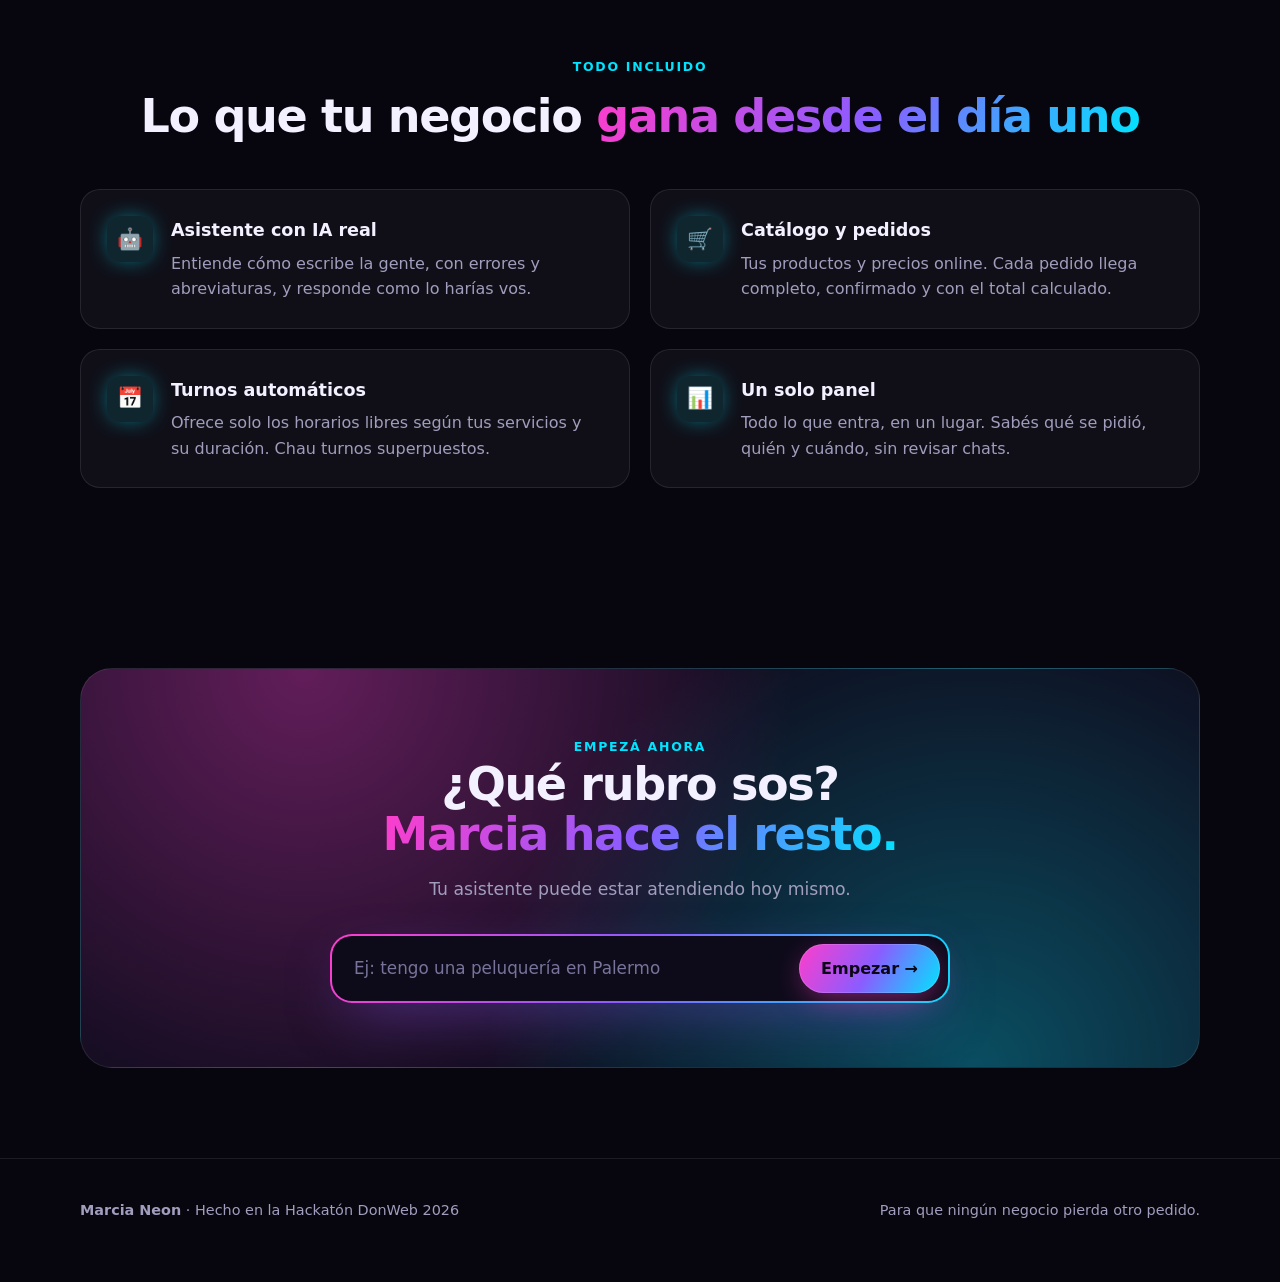
==== commit 1b62770e: "feat: landing móvil liviana y simple; exportar menú para PedidosYa/Uber Eats/Rappi Co-Authored-By: C" ====
--- a/app/static/index.html
+++ b/app/static/index.html
@@ -162,6 +162,24 @@
   .feats,.vs{grid-template-columns:1fr}
   nav .links{display:none}
 }
+@media (max-width:600px){
+  /* rendimiento: sin desenfoques gigantes ni blur de fondo (caros en la GPU del celular) */
+  .bgfx::before,.bgfx::after{display:none}
+  .bgfx{background:radial-gradient(120% 60% at 0% 0%,rgba(255,61,203,.22),transparent 60%),radial-gradient(120% 60% at 100% 100%,rgba(0,229,255,.16),transparent 60%)}
+  .grid-lines{display:none}
+  nav{backdrop-filter:none;-webkit-backdrop-filter:none;background:rgba(7,6,15,.96)}
+  .no-mobile,.phone-wrap{display:none!important}
+  .reveal{opacity:1;transform:none;transition:none}
+  h1{font-size:2.3rem;margin:14px 0 12px}
+  .lead{font-size:1.02rem;margin-bottom:20px}
+  section{padding-block:48px}
+  .head{margin-bottom:24px}
+  .cards{gap:12px}.card{padding:18px}.card .ic{width:40px;height:40px;margin-bottom:10px}
+  .card p{font-size:.92rem}
+  .steps{gap:12px}.step{padding:18px}.step::before{font-size:2.4rem;margin-bottom:6px}
+  .rubros{grid-template-columns:1fr 1fr!important;gap:10px}.rubro{padding:16px}.rubro p{display:none}.rubro .e{font-size:1.6rem}.rubro h3{font-size:.95rem;margin:6px 0 0}
+  .rubro .go{margin-top:8px}
+}
 @media (max-width:520px){
   .hero{padding-top:36px}
   nav .btn{padding:9px 14px;font-size:.88rem}
@@ -204,7 +222,7 @@
     <div>
       <span class="pill"><i></i>Asistente con IA para negocios locales</span>
       <h1>Ningún pedido<br>más <span class="grad">perdido en WhatsApp.</span></h1>
-      <p class="lead">Contale a <strong>Marcia</strong> qué rubro sos. En minutos te arma un asistente que <strong>toma pedidos, da turnos y responde consultas</strong> mientras vos atendés tu negocio.</p>
+      <p class="lead">Contale a <strong>Marcia</strong> qué rubro sos, pegá tu web o sacale una <strong>foto a tu menú</strong>. En 2 minutos tenés tienda online + un <strong>vendedor con IA</strong> que toma pedidos y turnos 24/7.</p>
 
       <div class="ask">
         <form data-ask>
@@ -219,10 +237,10 @@
         <button class="chip" data-rubro="ferreteria">🔧 Ferretería</button>
         <button class="chip" data-rubro="otro">✨ Otro</button>
       </div>
-      <div class="trust"><span>Sin tarjeta</span><span>Listo en minutos</span><span>Sin saber de tecnología</span></div>
-    </div>
-
-    <div style="position:relative;justify-self:center;width:min(360px,100%)">
+      <div class="trust"><span>Gratis para probar</span><span>Listo en 2 minutos</span><span>Vendedor con IA incluido</span></div>
+    </div>
+
+    <div class="phone-wrap" style="position:relative;justify-self:center;width:min(360px,100%)">
       <div class="phone" aria-hidden="true">
         <div class="screen">
           <div class="chat-head">
@@ -250,7 +268,7 @@
       <div class="card pain reveal"><div class="ic">📝</div><h3>Pedidos mal anotados</h3><p>"Era sin cebolla." Un papel, un audio, una captura… y el pedido llega mal.</p></div>
       <div class="card pain reveal"><div class="ic">⏳</div><h3>Clientes que esperan y se van</h3><p>Si tardás 20 minutos en contestar, ya le compraron a otro. Atender y responder a la vez no se puede.</p></div>
     </div>
-    <div class="vs reveal">
+    <div class="vs reveal no-mobile">
       <div class="before"><h3>Hoy, a mano</h3><ul><li>Respondés cuando podés</li><li>Pedidos en papelitos y capturas</li><li>Turnos que se pisan</li><li>Fuera de horario, nadie atiende</li></ul></div>
       <div class="after"><h3>Con Marcia</h3><ul><li>Respuesta al instante, 24/7</li><li>Cada pedido ordenado y confirmado</li><li>Agenda de turnos sin superposiciones</li><li>Vos ves todo en un solo panel</li></ul></div>
     </div>
@@ -265,8 +283,8 @@
       <p class="sub">Sin formularios eternos ni configuraciones raras. Marcia te pregunta y arma todo por vos.</p>
     </div>
     <div class="steps">
-      <div class="step reveal"><h3>Contale tu negocio</h3><p>Qué vendés, cómo te llegan los pedidos y qué te complica. Como si hablaras con alguien de confianza.</p></div>
-      <div class="step reveal"><h3>La IA arma tu solución</h3><p>Catálogo, servicios, horarios y asistente. Lo ves armarse en vivo y corregís lo que quieras.</p></div>
+      <div class="step reveal"><h3>Contale tu negocio</h3><p>Charlando, o pegá el link de tu web o una foto de tu menú: Marcia copia productos, precios y fotos.</p></div>
+      <div class="step reveal"><h3>La IA arma tu solución</h3><p>Tienda, turnos y un vendedor virtual que atiende y toma pedidos. Lo ves armarse en vivo.</p></div>
       <div class="step reveal"><h3>Publicás y listo</h3><p>Compartís tu link y Marcia empieza a atender. Pedidos y turnos llegan ordenados a tu panel.</p></div>
     </div>
   </div>
@@ -288,7 +306,7 @@
   </div>
 </section>
 
-<section>
+<section class="no-mobile">
   <div class="wrap">
     <div class="head center reveal">
       <span class="kicker">Todo incluido</span>
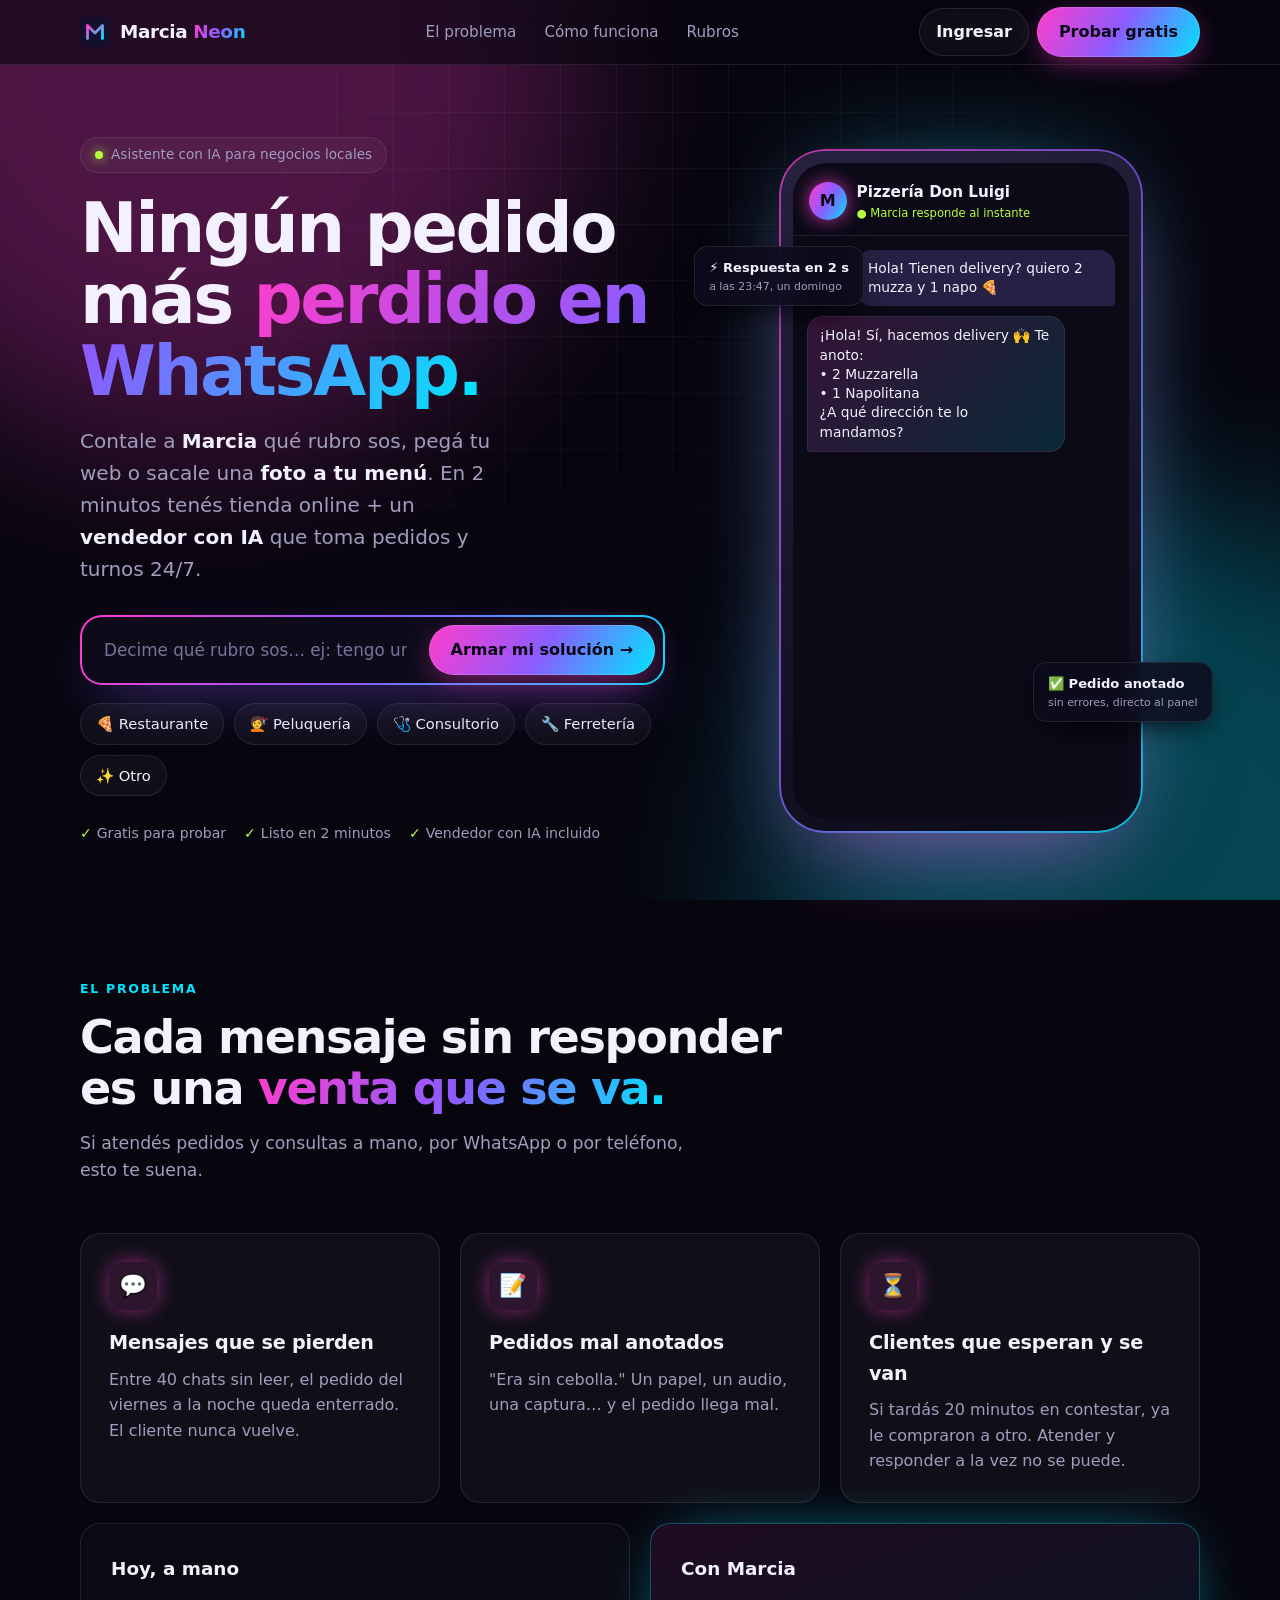
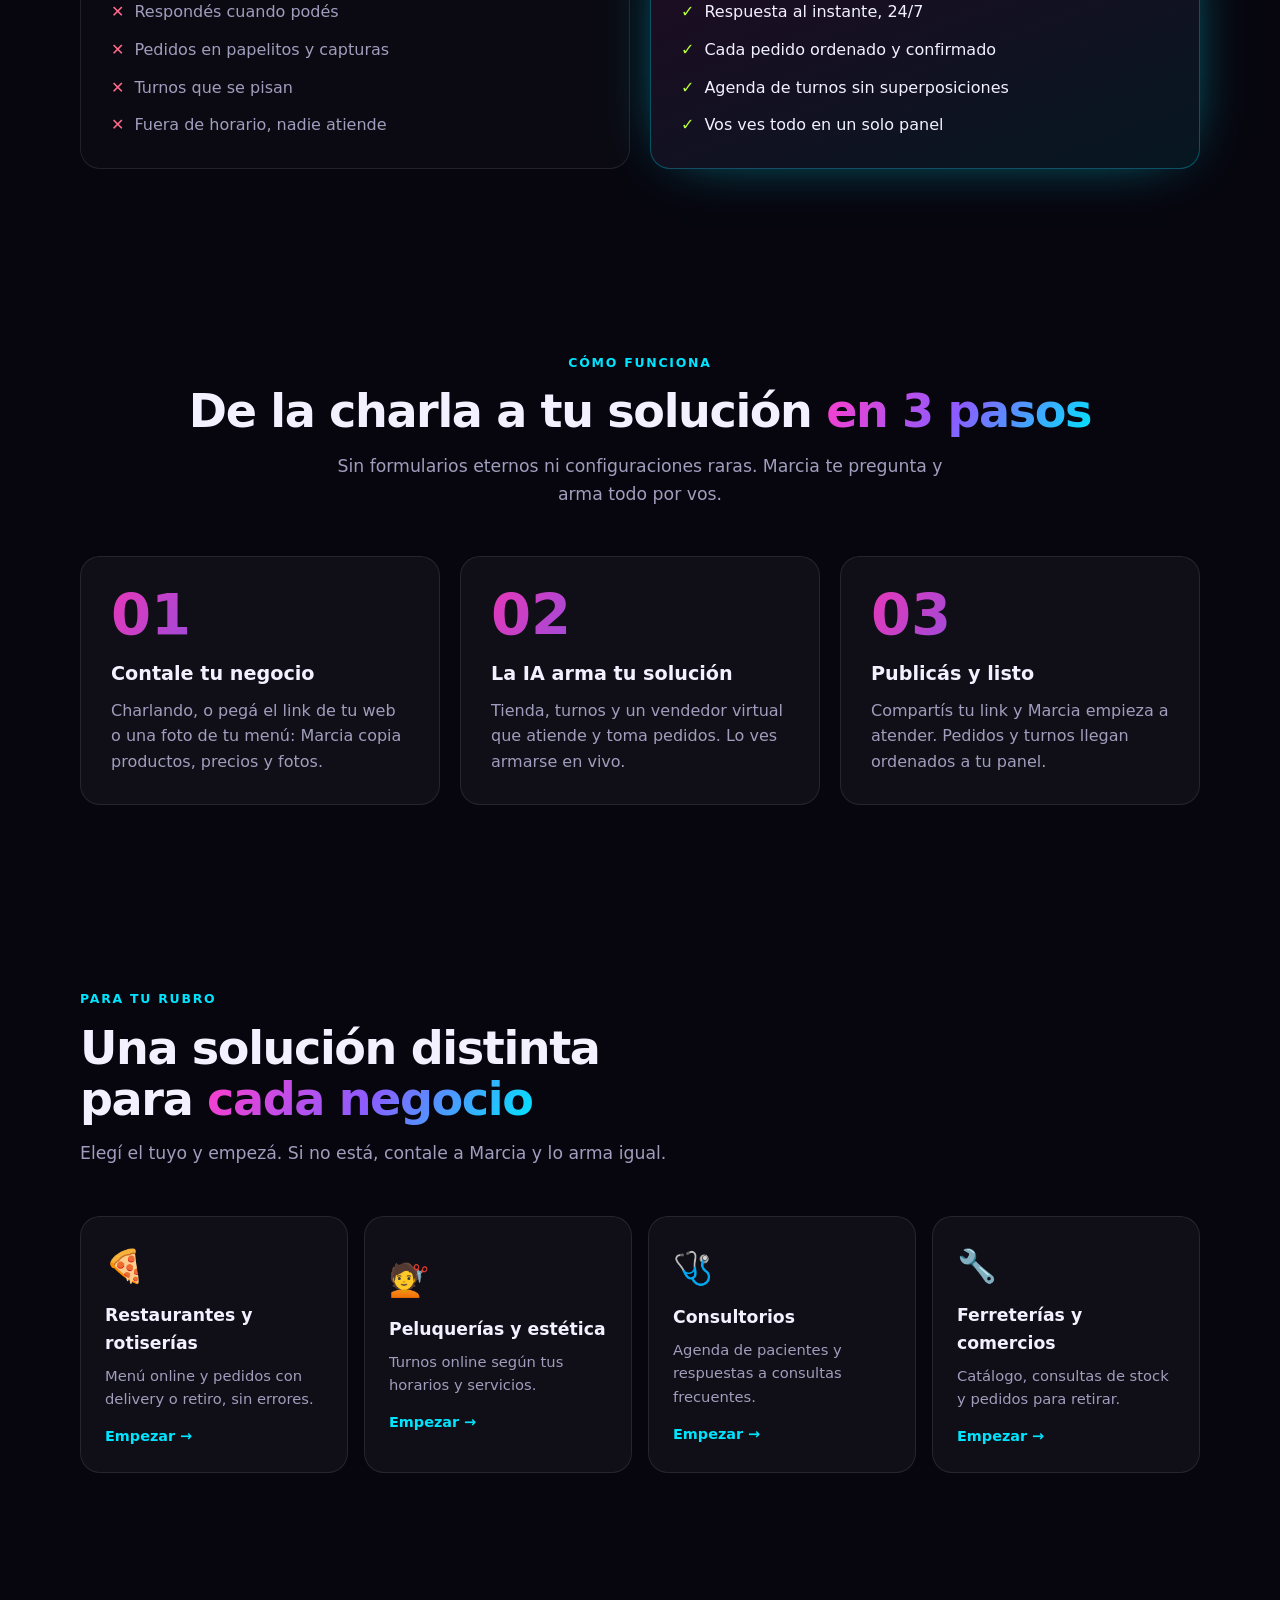
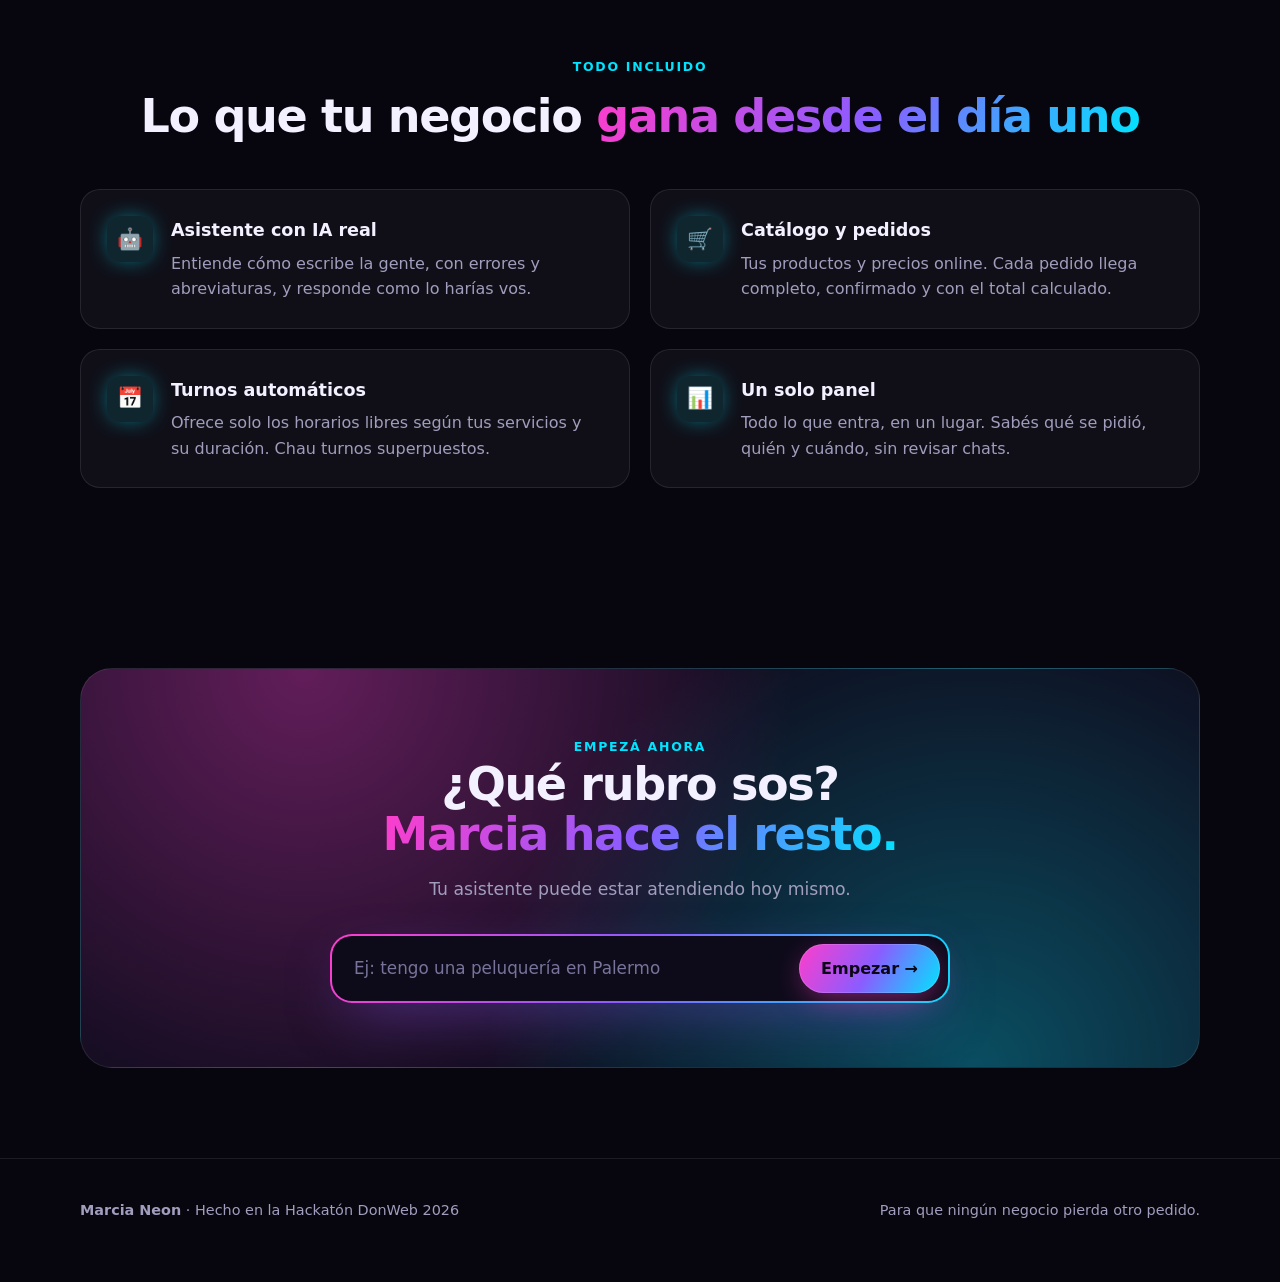
==== commit fe8a575a: "feat: cuentas con email y contraseña para los negocios (registro, ingreso, mis negocios, panel prote" ====
--- a/app/static/index.html
+++ b/app/static/index.html
@@ -213,7 +213,7 @@
       <a href="#como">Cómo funciona</a>
       <a href="#rubros">Rubros</a>
     </div>
-    <a class="btn btn-neon" href="#empezar">Probar gratis</a>
+    <div style="display:flex;gap:8px;align-items:center"><a href="/ingresar" class="btn btn-ghost" style="padding:10px 16px">Ingresar</a><a class="btn btn-neon" href="#empezar">Probar gratis</a></div>
   </div>
 </nav>
 
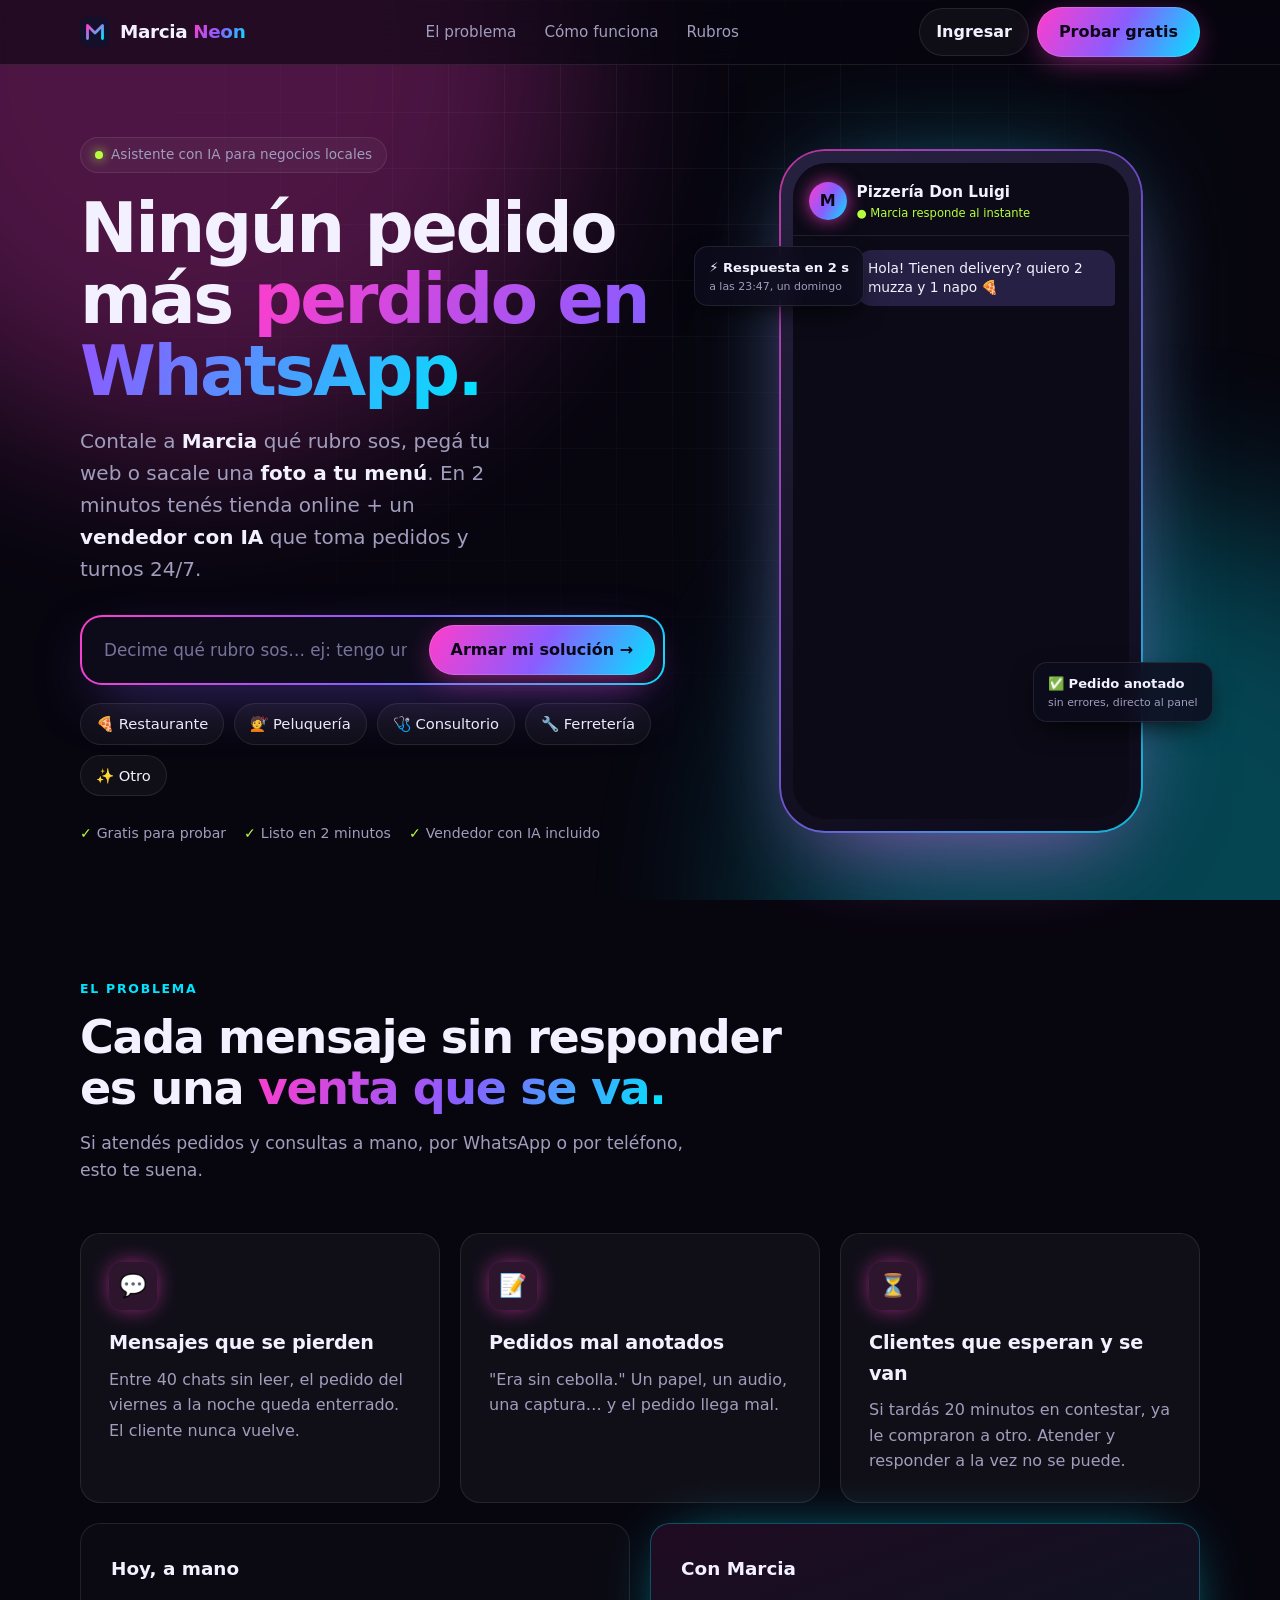
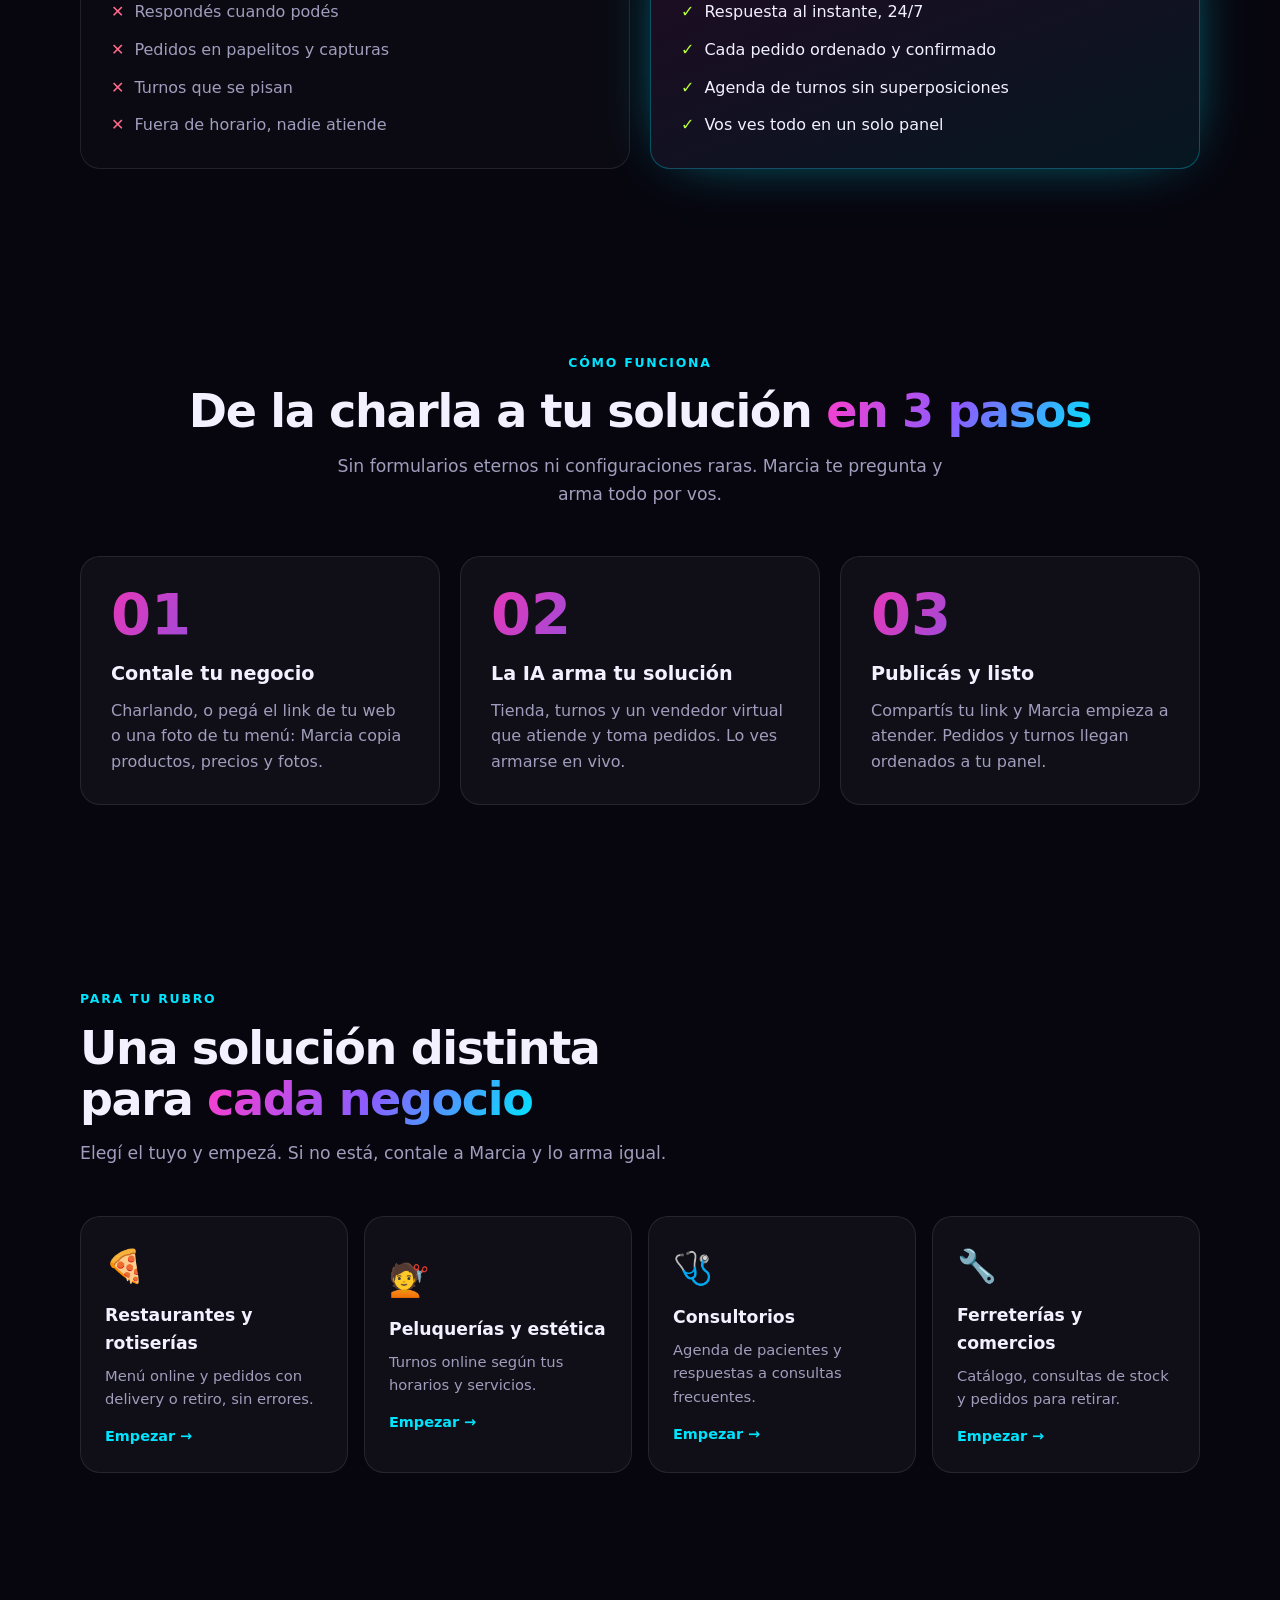
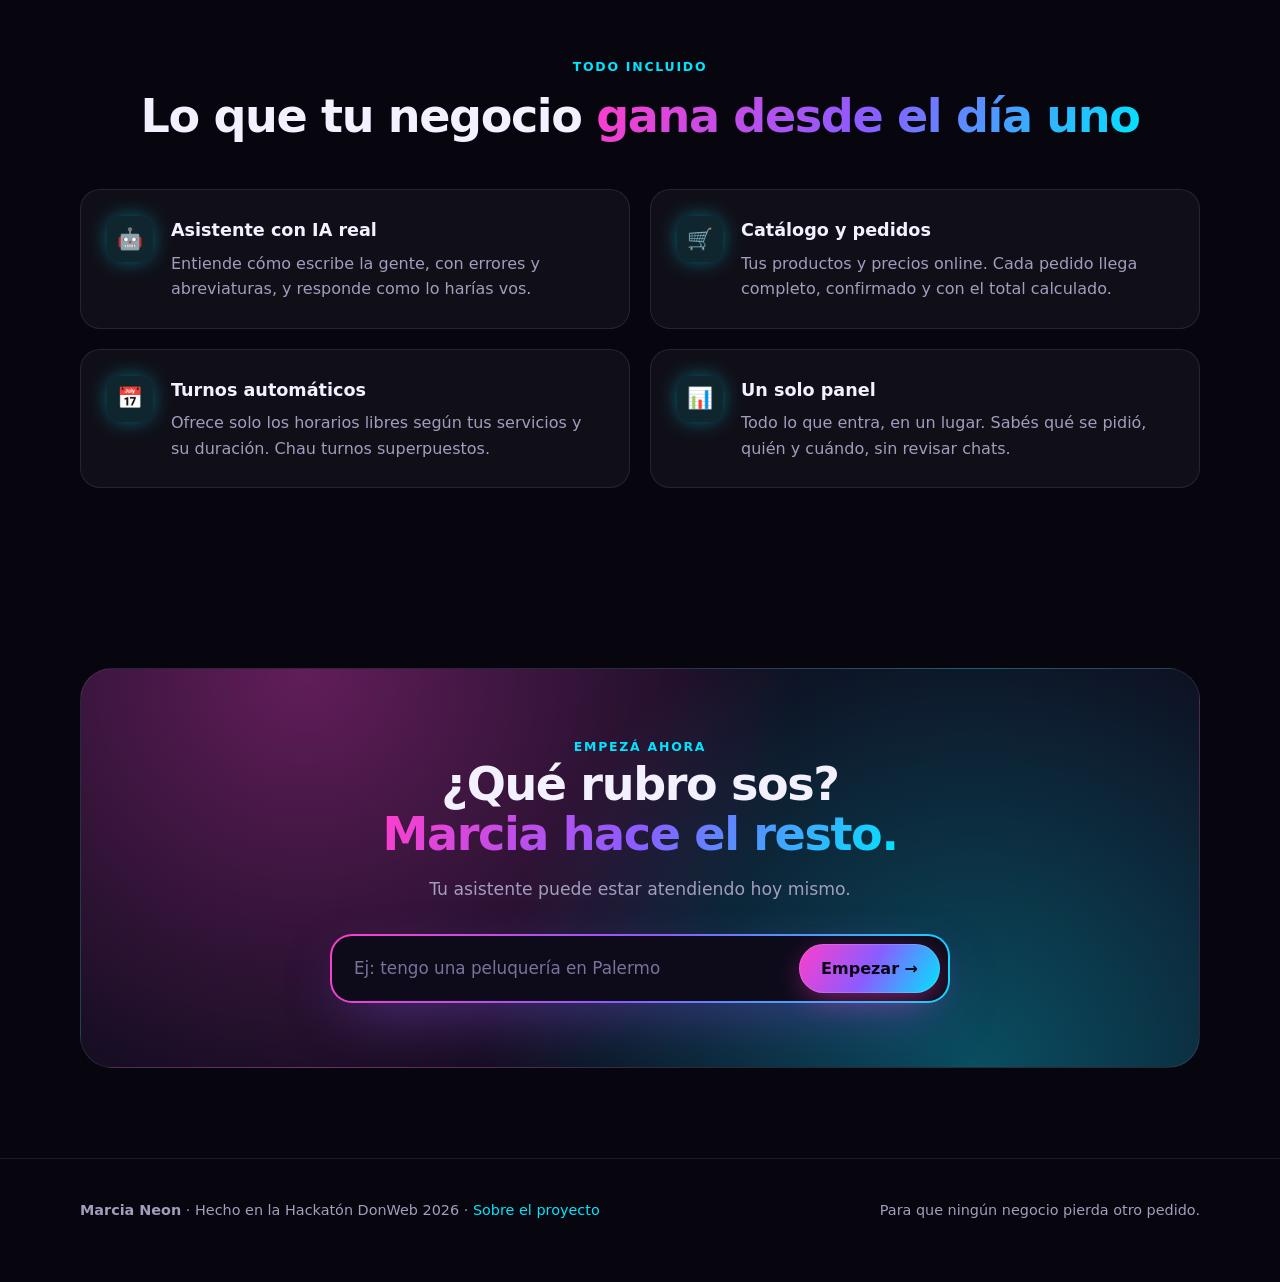
==== commit 5ec8f3a3: "docs: página de presentación del proyecto (/proyecto) y docs/presentacion.md Co-Authored-By: Claude " ====
--- a/app/static/index.html
+++ b/app/static/index.html
@@ -339,7 +339,7 @@
 
 <footer>
   <div class="wrap">
-    <span><b>Marcia Neon</b> · Hecho en la Hackatón DonWeb 2026</span>
+    <span><b>Marcia Neon</b> · Hecho en la Hackatón DonWeb 2026 · <a href="/proyecto" style="color:var(--cyan)">Sobre el proyecto</a></span>
     <span>Para que ningún negocio pierda otro pedido.</span>
   </div>
 </footer>
